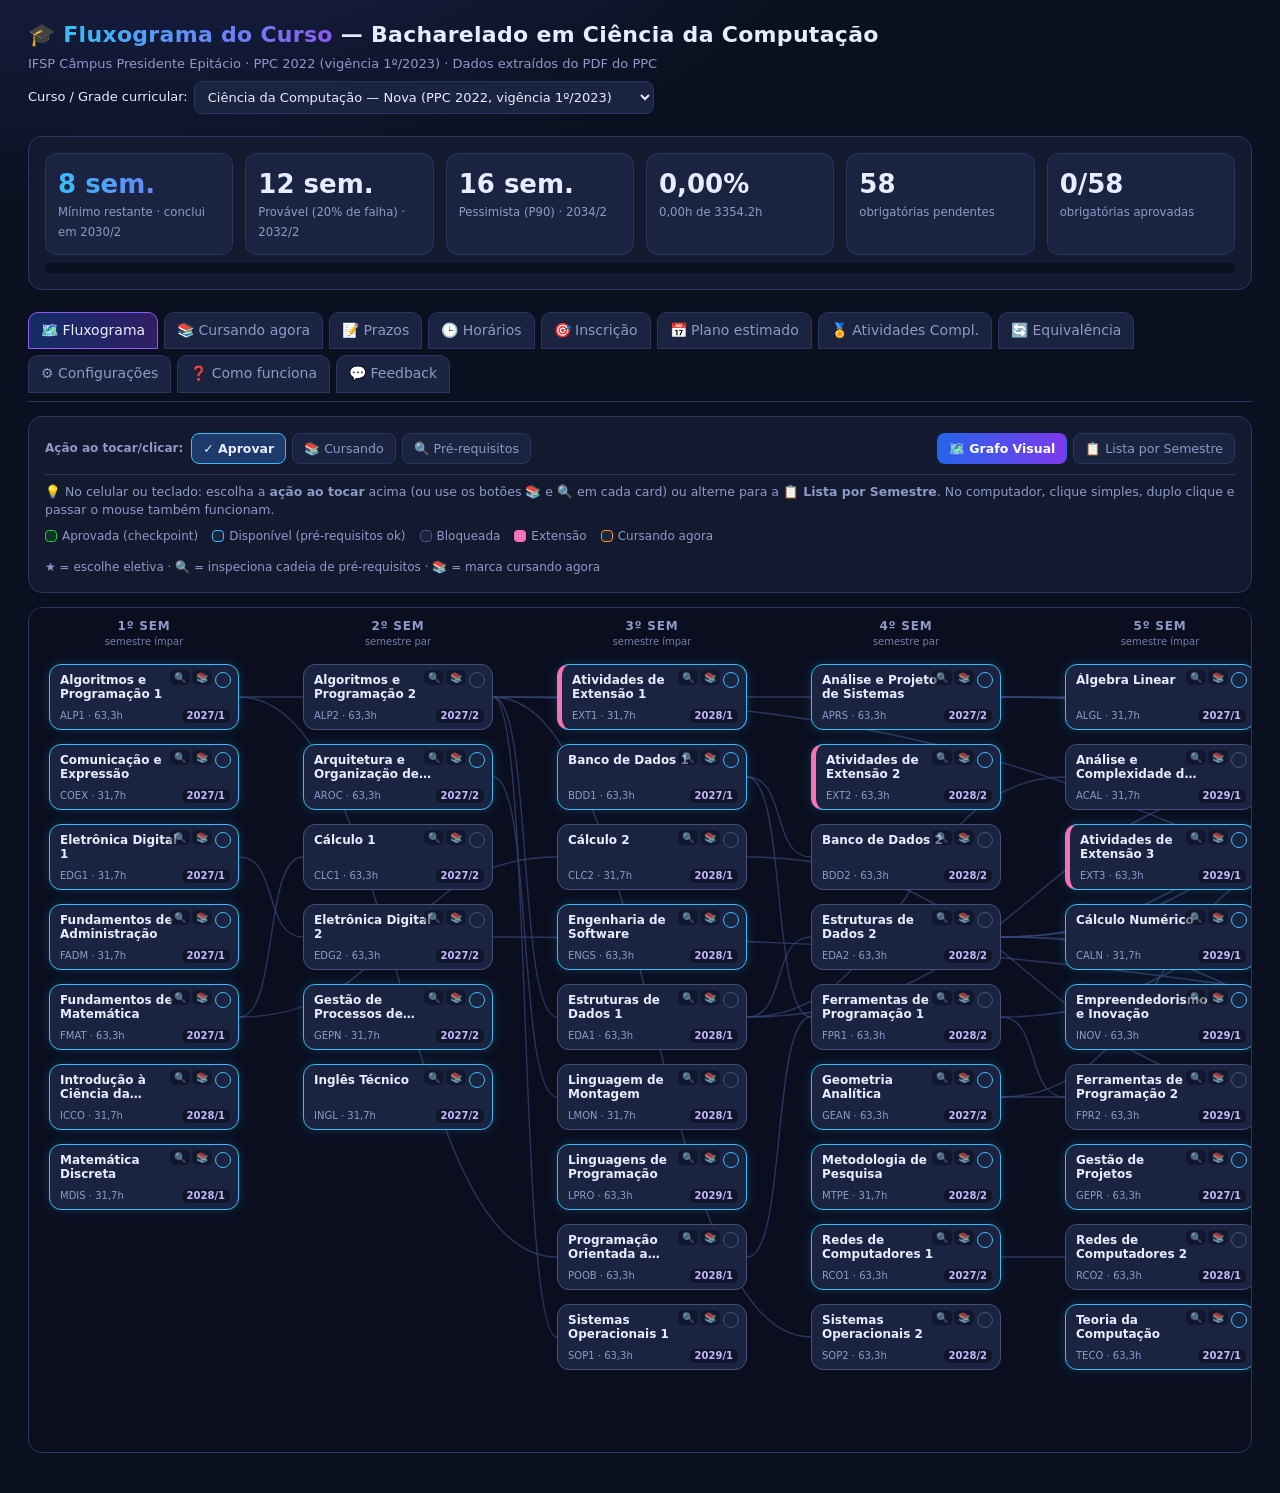
==== index.html @ 149e3dc2 "feat: Base para o desenvolvimento de sugestão e tomada de decisão de montagem de grade (incompleto a" ====
<!DOCTYPE html>
<html lang="pt-BR">

<head>
  <meta charset="UTF-8">
  <meta name="viewport" content="width=device-width, initial-scale=1">
  <meta http-equiv="Content-Security-Policy" content="default-src 'self'; script-src 'self'; style-src 'self' 'unsafe-inline'; img-src 'self' data:; connect-src 'self' https://formspree.io; object-src 'none'; base-uri 'self'; form-action 'self' https://formspree.io;">
  <title>Fluxograma — Bacharelado em Ciência da Computação (IFSP Pres. Epitácio)</title>
  <meta name="description" content="Fluxograma interativo e planejador acadêmico do Bacharelado em Ciência da Computação (IFSP Presidente Epitácio). Acompanhe disciplinas, pré-requisitos, notas, faltas, horários e previsão de conclusão.">
  <meta name="theme-color" content="#0b1020">

  <!-- Open Graph / Compartilhamento -->
  <meta property="og:type" content="website">
  <meta property="og:locale" content="pt_BR">
  <meta property="og:url" content="https://petercen.github.io/">
  <meta property="og:site_name" content="Fluxograma BCC — IFSP Pres. Epitácio">
  <meta property="og:title" content="Fluxograma — Bacharelado em Ciência da Computação (IFSP Pres. Epitácio)">
  <meta property="og:description" content="Fluxograma interativo e planejador acadêmico do Bacharelado em Ciência da Computação (IFSP Presidente Epitácio). Acompanhe disciplinas, pré-requisitos, notas, faltas, horários e previsão de conclusão.">
  <meta property="og:image" content="https://petercen.github.io/assets/img/logo-bcc.png">

  <!-- Twitter Card -->
  <meta name="twitter:card" content="summary">
  <meta name="twitter:title" content="Fluxograma — Bacharelado em Ciência da Computação (IFSP Pres. Epitácio)">
  <meta name="twitter:description" content="Fluxograma interativo e planejador acadêmico do Bacharelado em Ciência da Computação (IFSP Presidente Epitácio). Acompanhe disciplinas, pré-requisitos, notas, faltas, horários e previsão de conclusão.">
  <meta name="twitter:image" content="https://petercen.github.io/assets/img/logo-bcc.png">

  <link rel="stylesheet" href="./assets/css/styles.css?v=75c1256b6d">
  <link rel="icon" href="./assets/img/logo-bcc.png" type="image/png">
</head>

<body>
  <header>
    <h1 id="mainTitle"><span id="courseIcon" style="background:none;-webkit-background-clip:initial;color:inherit">🎓</span> <span>Fluxograma do Curso</span> — <b id="courseTitle" style="font-weight:700">Bacharelado em Ciência da Computação</b></h1>
    <div class="sub"><span id="subTxt"></span></div>
    <div class="cur-add" style="margin-top:8px"><label class="inl">Curso / Grade curricular:
        <select id="curSw">
          <option value="nova">Ciência da Computação — Nova (PPC 2022, vigência 1º/2023)</option>
          <option value="antiga">Ciência da Computação — Antiga (PPC 2018, ingresso até 2022)</option>
          <option value="pedagogia">Licenciatura em Pedagogia — PPC 2023 (Noturno)</option>
        </select></label></div>
  </header>
  <div class="wrap">
    <noscript>
      <div class="panel" style="border-color:var(--warn)">
        <strong>⚠️ JavaScript desativado:</strong> Este planejador acadêmico precisa de JavaScript para simular o progresso e interagir com o fluxograma. Você ainda pode consultar os Projetos Pedagógicos de Curso originais em PDF:
        <a href="./2022.12.06-PPC-BAC-Ciência-Computação-PEP-Reformulação.pdf" style="color:var(--av)">PPC 2022 (Grade Nova)</a> ·
        <a href="./PPC-CienciadaComputacao-Epitacio-antiga.pdf" style="color:var(--av)">PPC 2018 (Grade Antiga)</a>.
      </div>
    </noscript>

    <div class="panel" id="kpiPanel">
      <div class="grid" id="kpis"></div>
      <div class="bar">
        <div id="bar"></div>
      </div>
    </div>

    <div class="tabs" id="tabs" role="tablist" aria-label="Seções do planejador acadêmico">
      <button type="button" role="tab" id="tab-t-flow" data-tab="t-flow" aria-controls="t-flow" aria-selected="true" tabindex="0" title="Mapa das disciplinas por semestre, com pré-requisitos">🗺️ Fluxograma</button>
      <button type="button" role="tab" id="tab-t-cur" data-tab="t-cur" aria-controls="t-cur" aria-selected="false" tabindex="-1" title="Matérias deste semestre: notas, faltas e risco de reprovar">📚 Cursando agora</button>
      <button type="button" role="tab" id="tab-t-tr" data-tab="t-tr" aria-controls="t-tr" aria-selected="false" tabindex="-1" title="Provas e trabalhos, com prioridade sugerida e calendário">📝 Prazos</button>
      <button type="button" role="tab" id="tab-t-hor" data-tab="t-hor" aria-controls="t-hor" aria-selected="false" tabindex="-1" title="Grade semanal de aulas e salas">🕒 Horários</button>
      <button type="button" role="tab" id="tab-t-enroll" data-tab="t-enroll" aria-controls="t-enroll" aria-selected="false" tabindex="-1" title="Avaliação e tomada de decisão para inscrição/matrícula de matérias no semestre">🎯 Inscrição</button>
      <button type="button" role="tab" id="tab-t-plan" data-tab="t-plan" aria-controls="t-plan" aria-selected="false" tabindex="-1" title="Previsão de quando você conclui o curso">📅 Plano estimado</button>
      <button type="button" role="tab" id="tab-t-ac" data-tab="t-ac" aria-controls="t-ac" aria-selected="false" tabindex="-1" title="Horas de atividades complementares">🏅 Atividades Compl.</button>
      <button type="button" role="tab" id="tab-t-equiv" data-tab="t-equiv" aria-controls="t-equiv" aria-selected="false" tabindex="-1" title="Matriz oficial de equivalência entre PPC 2018 e PPC 2022/2023">🔄 Equivalência</button>
      <button type="button" role="tab" id="tab-t-cfg" data-tab="t-cfg" aria-controls="t-cfg" aria-selected="false" tabindex="-1" title="Ajustes do plano, salvar/carregar progresso">⚙️ Configurações</button>
      <button type="button" role="tab" id="tab-t-help" data-tab="t-help" aria-controls="t-help" aria-selected="false" tabindex="-1" title="Regras e simplificações do modelo">❓ Como funciona</button>
      <button type="button" role="tab" id="tab-t-feedback" data-tab="t-feedback" aria-controls="t-feedback" aria-selected="false" tabindex="-1" title="Mandar sugestão ou relatar problema">💬 Feedback</button>
    </div>

    <!-- Campo Configurações -->
    <div class="tabpane" id="t-cfg" role="tabpanel" aria-labelledby="tab-t-cfg" tabindex="0">
      <div class="panel">
        <div class="controls">
          <label>Próximo semestre letivo a cursar
            <div style="display:flex;gap:6px">
              <input type="number" id="startYear" min="2020" max="2060" style="width:90px">
              <select id="startHalf">
                <option value="1">1º semestre (ímpares)</option>
                <option value="2">2º semestre (pares)</option>
              </select>
            </div>
            <span class="hint">Semestre em que você vai começar as próximas matérias. A previsão do plano parte daqui.</span>
          </label>
          <label>Máx. de disciplinas por semestre: <b id="loadV"></b>
            <input type="range" id="maxLoad" min="3" max="12">
            <span class="hint">Quantas matérias você aguenta fazer no mesmo semestre. Quanto maior, mais rápido termina o curso no plano.</span>
          </label>
          <label>Chance de não cursar uma disciplina (não oferta/choque/reprovação): <b id="failV"></b>
            <input type="range" id="failRate" min="0" max="60" step="1">
            <span class="hint">Probabilidade de cada matéria não ser concluída no semestre planejado. Só afeta os cenários "provável" e "pessimista". Se não souber, deixe como está.</span>
          </label>
          <label>Aproveitamento esperado nas avaliações que faltam: <b id="expV"></b>
            <input type="range" id="expect" min="30" max="95" step="5">
            <span class="hint">Quanto % dos pontos que ainda faltam você acha que vai conseguir. Ex.: 70% = tirar 7 em cada 10 pontos restantes. Usado no risco de reprovar.</span>
          </label>
          <label id="tccBaseLbl">Base dos 75% que liberam o TCC 1
            <select id="tccBase">
              <option value="total">Carga total do curso (como a barra de progresso)</option>
              <option value="obr">Só a carga obrigatória</option>
            </select>
            <span class="hint">O TCC 1 só é liberado após cumprir 75% do curso. Escolha sobre qual carga horária esse percentual é calculado.</span>
          </label>
          <label class="inl"><input type="checkbox" id="parity"> Respeitar oferta par/ímpar <span class="hint">Marcado: matérias de semestre ímpar só são oferecidas no 1º semestre do ano, e as pares no 2º.</span></label>
          <label class="inl"><input type="checkbox" id="ac"> <span id="acLbl">Atividades Complementares
              concluídas</span> <span class="hint">Marque se já cumpriu as horas exigidas. Detalhe as horas na aba Atividades Compl.</span></label>
        </div>
        <div class="controls" style="margin-top:12px">
          <button class="pri" id="btnSave" title="Baixa um arquivo JSON com todo o seu progresso">💾 Salvar JSON</button>
          <button id="btnLoad" title="Carrega um JSON salvo anteriormente (substitui o progresso atual)">📂 Carregar JSON</button>
          <input type="file" id="fileIn" accept=".json,application/json" hidden>
          <label title="Marca como aprovadas todas as matérias dos semestres anteriores de uma vez">Checkpoint rápido:
            <select id="quick">
              <option value="">Marcar tudo até o semestre…</option>
            </select>
          </label>
          <button id="btnClear" title="Apaga todo o progresso desta grade">Limpar progresso</button>
          <span class="note" id="saveInfo"></span>
        </div>
      </div>
    </div>

    <!-- Campo Cursando agora -->
    <div class="tabpane" id="t-cur" role="tabpanel" aria-labelledby="tab-t-cur" tabindex="0">
      <div class="panel">
        <div class="tr-header-row">
          <div>
            <h3 style="margin:0">📚 Estatísticas</h3>
            <div class="note" style="margin-top:4px">
              Adicione as matérias que você está cursando neste semestre e acompanhe notas, faltas e risco de reprovar.
            </div>
          </div>
          <div class="tr-action-btns">
            <select id="curSort" title="Ordenar a tabela">
              <option value="add">Ordem de adição</option>
              <option value="nome">Nome (A–Z)</option>
              <option value="prio">Prioridade (Alta → Baixa)</option>
              <option value="risco">Maior risco primeiro</option>
            </select>
            <button class="pri" id="btnToggleCurForm" title="Adicionar uma matéria que você está cursando">Adicionar</button>
          </div>
        </div>
        <div class="note" id="curAvg" style="margin-top:6px"></div>

        <!-- Campo Adicionar matéria (mesmo estilo do formulário de Prazos) -->
        <div id="curFormWrap" class="tr-form-wrap" style="display:none">
          <div class="tr-form-title">
            <span id="curFormLegend">Adicionar matéria cursando</span>
            <button type="button" class="btn-ghost" id="btnCloseCurForm" title="Fechar formulário">✕</button>
          </div>
          <div class="tr-form-grid">
            <label>Matéria
              <select id="curSel"></select>
            </label>
            <label>Nota atual (0 a 10)
              <input type="number" id="curNota" min="0" max="10" step="0.1" placeholder="0.0">
            </label>
            <label>Pontos a receber
              <input type="number" id="curPts" min="0" max="10" step="0.1" placeholder="Padrão">
            </label>
            <label>Faltas
              <input type="number" id="curFalt" min="0" placeholder="0">
            </label>
          </div>
          <div class="tr-form-actions">
            <button class="pri" id="curAdd">Salvar</button>
            <button type="button" id="curCancel">Cancelar</button>
          </div>
        </div>

        <!-- <div class="note" style="margin-top:6px">💡 Passe o mouse (ou toque) em <b>?</b> nos títulos das colunas para ver o que preencher. Campos em vermelho precisam de atenção.</div> -->
        <div class="tblwrap">
          <table class="st">
            <thead>
              <tr>
                <th>Matéria</th>
                <th title="Média atual da matéria (0 a 10). A aprovação exige 6.">Nota atual <span class="q">?</span></th>
                <th title="Pontos das avaliações que ainda não aconteceram. Ex.: se faltam uma prova de 3 pts e um trabalho de 2 pts, preencha 5.">Pontos a receber <span class="q">?</span></th>
                <th title="Número de aulas que você já faltou. O limite é 25% das aulas previstas.">Faltas <span class="q">?</span></th>
                <th title="Aulas já dadas / total previsto no semestre">Aulas (cumpr. / prev.) <span class="q">?</span></th>
                <th title="Estimativa combinando faltas e nota. Não é uma previsão exata.">Risco de reprovar <span class="q">?</span></th>
                <th title="Auto: o sistema decide (Alta quando há risco, mas ainda dá para reverter). Ou escolha manualmente.">Prioridade <span class="q">?</span></th>
                <th title="Consumindo: em andamento · Revisando: só falta revisar/NAF · Finalizada: matéria concluída">Fase <span class="q">?</span></th>
                <th></th>
              </tr>
            </thead>
            <tbody id="curBody"></tbody>
          </table>
        </div>
        <div class="note" id="curEmpty" style="margin-top:8px">Nenhuma matéria adicionada. Clique em <b>Adicionar</b> para cadastrar as que você está cursando neste semestre.</div>
      </div>

    </div>

    <!-- Campo Tarefas, Provas e Notas -->
    <div class="tabpane" id="t-tr" role="tabpanel" aria-labelledby="tab-t-tr" tabindex="0">
      <!-- Painel Principal de Controle e Ações -->
      <div class="panel">
        <div class="tr-header-row">
          <div>
            <h3 style="margin:0">📝 Tarefas, Provas e Notas</h3>
            <div class="note" style="margin-top:4px">
              Cadastre suas avaliações, planeje o estudo e vincule automaticamente suas notas às matérias que está cursando.
            </div>
          </div>
          <div class="tr-action-btns">
            <button class="pri" id="btnToggleForm" title="Cadastrar uma prova, trabalho ou tarefa">Adicionar</button>
          </div>
        </div>

        <!-- Campo Atividades -->
        <div id="trFormWrap" class="tr-form-wrap" style="display:none">
          <div class="tr-form-title">
            <span id="trFormLegend">Adicionar nova atividade</span>
            <button type="button" class="btn-ghost" id="btnCloseForm" title="Fechar formulário">✕</button>
          </div>
          <div class="tr-form-grid">
            <label>Matéria em curso
              <select id="trSubj"></select>
            </label>
            <label>Tipo de avaliação
              <select id="trType">
                <option value="Trabalho">📄 Trabalho</option>
                <option value="Prova">📝 Prova</option>
                <option value="Seminário">🎤 Seminário</option>
                <option value="Outro">📌 Outro</option>
              </select>
            </label>
            <label>Status da atividade
              <select id="trStatus">
                <option value="pendente">⏳ A Fazer (Pendente)</option>
                <option value="avaliando">🔍 Avaliando (Aguardando nota)</option>
                <option value="avaliada">✅ Avaliada (Nota lançada)</option>
              </select>
            </label>
            <label>Título da atividade
              <input id="trTitle" placeholder="ex.: Prova 1, Lista 3, Projeto Semestral">
            </label>
            <label>Data de entrega / realização
              <input type="date" id="trDue">
            </label>
            <label>Pontos que vale (peso na média)
              <input type="number" id="trPts" min="0" max="10" step="0.5" value="2.0">
            </label>
            <label>Nota obtida (se já corrigida)
              <input type="number" id="trGot" min="0" max="10" step="0.1" placeholder="Pendente (—)">
            </label>
            <label>Tempo de estudo estimado (horas)
              <input type="number" id="trEff" min="0.5" step="0.5" value="3.0">
            </label>
          </div>
          <div class="tr-form-actions">
            <button class="pri" id="trAdd">Salvar</button>
            <button type="button" id="trCancel">Cancelar</button>
          </div>
        </div>

        <!-- Barra de Filtros -->
        <div class="tr-toolbar">
          <div class="tr-views" id="trViewSw" role="tablist" aria-label="Visualizações de tarefas e notas">
            <button type="button" role="tab" id="tab-tr-list" class="tr-v-btn act" data-v="list" aria-controls="trPaneList" aria-selected="true" tabindex="0" title="Todas as avaliações em uma lista ordenada por prioridade">📋 Lista de Atividades</button>
            <button type="button" role="tab" id="tab-tr-subjects" class="tr-v-btn" data-v="subjects" aria-controls="trPaneSubjects" aria-selected="false" tabindex="-1" title="Notas e pontos por matéria">📚 Por Matéria &amp; Notas</button>
            <button type="button" role="tab" id="tab-tr-cal" class="tr-v-btn" data-v="cal" aria-controls="trPaneCal" aria-selected="false" tabindex="-1" title="Calendário mensal com as horas de estudo planejadas">🗓️ Calendário &amp; Planejador</button>
          </div>
          <div class="tr-filters">
            <select id="trFilterSubj" title="Filtrar por matéria">
              <option value="">Todas as matérias</option>
            </select>
            <select id="trFilterType" title="Filtrar por tipo">
              <option value="">Todos os tipos</option>
              <option value="Prova">Provas</option>
              <option value="Trabalho">Trabalhos</option>
              <option value="Seminário">Seminários</option>
              <option value="Outro">Outros</option>
            </select>
            <select id="trFilterStatus" title="Filtrar por status">
              <option value="all">Todas as atividades</option>
              <option value="unresolved" selected>⏳ Não avaliadas (A Fazer + Avaliando)</option>
              <option value="pendente">⏳ Apenas A Fazer</option>
              <option value="avaliando">🔍 Apenas Avaliando</option>
              <option value="avaliada">✅ Apenas Avaliadas</option>
            </select>
          </div>
        </div>
      </div>

      <!-- VISÃO 1: Lista Unificada e Organizada de Tarefas -->
      <div class="panel tr-view-pane" id="trPaneList" role="tabpanel" aria-labelledby="tab-tr-list" tabindex="0">
        <div style="display:flex;justify-content:space-between;align-items:center;flex-wrap:wrap;gap:8px;margin-bottom:10px">
          <div>
            <h3 style="margin:0">📋 Lista Unificada de Atividades</h3>
            <div class="note">A prioridade combina urgência e peso. Digite a nota obtida diretamente na linha para calcular a média da matéria.</div>
          </div>
          <div style="display:flex;gap:8px;align-items:center">
            <label class="inl">Ordenar por:
              <select id="trSort">
                <option value="prio">🎯 Prioridade sugerida</option>
                <option value="due">📅 Prazo mais próximo</option>
                <option value="subj">📚 Matéria (A–Z)</option>
                <option value="pts">⭐ Maior pontuação</option>
              </select>
            </label>
          </div>
        </div>
        <div class="tblwrap">
          <table class="st" id="tblTrList" style="min-width:880px">
            <thead>
              <tr>
                <th style="width:125px;text-align:center">Status</th>
                <th>Atividade</th>
                <th>Matéria</th>
                <th>Prazo / Situação</th>
                <th>Prioridade Sugerida</th>
                <th>Nota Obtida / Vale</th>
                <th>Esforço</th>
                <th style="width:50px;text-align:center">Ações</th>
              </tr>
            </thead>
            <tbody id="trListBody"></tbody>
          </table>
        </div>
        <div class="note" id="trListEmpty" style="margin-top:14px;text-align:center;padding:16px 0">
          Nenhuma atividade pendente com os filtros selecionados.
        </div>
      </div>

      <!-- VISÃO 2: Desempenho e Notas por Matéria -->
      <div class="panel tr-view-pane" id="trPaneSubjects" role="tabpanel" aria-labelledby="tab-tr-subjects" tabindex="0" style="display:none">
        <div style="margin-bottom:14px">
          <h3 style="margin:0">📚 Desempenho e Notas por Matéria</h3>
          <div class="note" style="margin-top:3px">
            Acompanhe o somatório das suas avaliações, veja se já atingiu a média 6.0 e confira quantos pontos faltam disputar.
          </div>
        </div>
        <div id="trSubjectsCards" class="tr-subj-grid"></div>
        <div class="note" id="trSubjEmpty" style="margin-top:14px;text-align:center;padding:20px 0;display:none">
          Nenhuma matéria em "Cursando agora". Adicione matérias na aba "Cursando agora" para acompanhar suas notas aqui.
        </div>
      </div>

      <!-- VISÃO 3: Calendário & Planejamento de Estudo -->
      <div class="panel tr-view-pane" id="trPaneCal" role="tabpanel" aria-labelledby="tab-tr-cal" tabindex="0" style="display:none">
        <div style="display:flex;justify-content:space-between;align-items:center;flex-wrap:wrap;gap:12px;margin-bottom:12px">
          <div style="display:flex;gap:10px;align-items:center">
            <h3 style="margin:0">🗓️ Calendário e Distribuição de Estudo</h3>
            <button id="calPrev" title="Mês anterior">◀</button>
            <b id="calTitle" style="min-width:140px;text-align:center"></b>
            <button id="calNext" title="Próximo mês">▶</button>
            <button id="calToday" title="Voltar para o mês atual">Hoje</button>
          </div>
          <div class="controls" style="margin:0;align-items:center">
            <label class="inl">Horas de estudo/dia: <b id="capV" style="margin:0 4px"></b>
              <input type="range" id="trCap" min="1" max="10" step="0.5" style="width:110px">
            </label>
            <label class="inl"><input type="checkbox" id="trWk"> Finais de semana</label>
          </div>
        </div>
        <div class="legend">
          <span><i style="background:#ef4444"></i>Data de Entrega / Prova</span>
          <span><i style="background:#2563eb"></i>Horas de Estudo Planejadas</span>
          <span><i style="background:#22c55e"></i>Atividade Concluída</span>
        </div>
        <div id="cal"></div>
      </div>
    </div>

    <!-- Campo de Horarios de Aula -->
    <div class="tabpane" id="t-hor" role="tabpanel" aria-labelledby="tab-t-hor" tabindex="0">
      <div class="panel">
        <h3 style="margin:0">🕒 Horários de aulas</h3>
        <div style="display:flex;gap:12px;align-items:center;flex-wrap:wrap;margin-top:4px"><span class="note"
            id="horNote"></span><button id="horClear" title="Apaga todas as aulas e salas da grade">Limpar grade</button></div>
        <div class="tblwrap">
          <table class="st hor" style="min-width:1000px">
            <thead>
              <tr>
                <th>Horas</th>
                <th>Seg</th>
                <th>Ter</th>
                <th>Qua</th>
                <th>Qui</th>
                <th>Sex</th>
              </tr>
            </thead>
            <tbody id="horBody"></tbody>
          </table>
        </div>
      </div>

    </div>

    <!-- Aba de Decisão e Inscrição de Matérias -->
    <div class="tabpane" id="t-enroll" role="tabpanel" aria-labelledby="tab-t-enroll" tabindex="0">
      <div class="panel">
        <div style="display:flex;justify-content:space-between;align-items:flex-start;flex-wrap:wrap;gap:12px;margin-bottom:12px">
          <div>
            <h2 style="margin:0 0 4px">🎯 Avaliação e Decisão de Inscrição no Semestre</h2>
            <div class="note">
              Identifique as ofertas do início do semestre, analise conflitos de horários e decida a melhor combinação com base no tempo de conclusão e pré-requisitos.
            </div>
          </div>
          <div style="display:flex;gap:8px;flex-wrap:wrap;align-items:center">
            <button type="button" class="pri" id="btnApplyEnrollCurrent" title="Inscreve as matérias recomendadas diretamente na aba 'Cursando agora'">
              🚀 Aplicar em Cursando Agora
            </button>
            <button type="button" id="btnApplyEnrollSchedule" title="Preenche a grade semanal na aba 'Horários' com as matérias recomendadas">
              📅 Preencher Grade de Horários
            </button>
          </div>
        </div>

        <!-- Barra de Seleção de Oferta e Filtros -->
        <div class="enroll-toolbar" style="display:flex;flex-wrap:wrap;gap:10px;align-items:center;padding:12px;background:var(--bg2,#151b2e);border-radius:10px;margin-bottom:14px">
          <div class="enroll-parity-group" style="display:flex;align-items:center;gap:6px">
            <span style="font-weight:600;font-size:13px">Semestre Ofertado:</span>
            <button type="button" class="btn-sm enroll-parity-btn act" data-parity="odd" id="btnParityOdd" title="Ofertas de semestres ímpares (1º, 3º, 5º, 7º)">☀️ Ímpar</button>
            <button type="button" class="btn-sm enroll-parity-btn" data-parity="even" id="btnParityEven" title="Ofertas de semestres pares (2º, 4º, 6º, 8º)">🌙 Par</button>
            <button type="button" class="btn-sm enroll-parity-btn" data-parity="all" id="btnParityAll" title="Todas as disciplinas da grade">🌐 Todos</button>
          </div>

          <div style="display:flex;gap:6px;align-items:center">
            <button type="button" class="btn-sm" id="btnLoadParityOfferings" title="Seleciona todas as matérias regulares ofertadas neste tipo de semestre">
              ⚡ Carregar Ofertas do Semestre
            </button>
            <button type="button" class="btn-sm" id="btnSyncScheduleSlots" title="Sincroniza os horários das matérias com a grade atual da aba Horários">
              🔄 Sincronizar Horários
            </button>
            <button type="button" class="btn-sm btn-ghost" id="btnClearOfferings" title="Desmarca todas as matérias">
              🧹 Limpar
            </button>
          </div>

          <div style="display:flex;gap:8px;align-items:center;margin-left:auto;flex-wrap:wrap">
            <label class="inl" style="margin:0">
              Buscar:
              <input type="text" id="enrollSearch" placeholder="Sigla ou nome..." style="margin-left:4px;width:150px">
            </label>
            <label class="inl" style="margin:0">
              Filtro:
              <select id="enrollFilterStatus" style="margin-left:4px">
                <option value="all">Todas as matérias</option>
                <option value="recommended">Apenas recomendadas (🏆)</option>
                <option value="conflict">Com choque de horário (⚠️)</option>
                <option value="blocked">Pré-requisito pendente (🔒)</option>
                <option value="passed">Já concluídas (🎓)</option>
              </select>
            </label>
          </div>
        </div>

        <!-- KPIs da Decisão -->
        <div id="enrollKpis"></div>

        <!-- Painel de Conflitos e Justificativas -->
        <div id="enrollConflictsWrap" style="margin-bottom:14px"></div>

        <!-- Visualização da Grade Semanal Recomendada -->
        <div class="panel" style="margin-top:0;margin-bottom:14px;background:var(--panel2,#1a2340)">
          <div style="display:flex;justify-content:space-between;align-items:center;margin-bottom:8px">
            <h4 style="margin:0">🗓️ Organização Semanal Sugerida (Sem Conflitos)</h4>
            <span class="note" id="enrollScheduleNote"></span>
          </div>
          <div class="tblwrap">
            <table class="st hor" id="enrollScheduleTable" style="min-width:1000px">
              <thead>
                <tr>
                  <th>Horas</th>
                  <th>Seg</th>
                  <th>Ter</th>
                  <th>Qua</th>
                  <th>Qui</th>
                  <th>Sex</th>
                </tr>
              </thead>
              <tbody id="enrollScheduleBody"></tbody>
            </table>
          </div>
        </div>

        <!-- Tabela Detalhada de Matérias Ofertadas e Decisão -->
        <div class="tblwrap">
          <table class="grid" style="width:100%;text-align:left;border-collapse:collapse">
            <thead>
              <tr>
                <th style="width:40px;text-align:center" title="Selecionar se a matéria está ofertada">Oferta</th>
                <th style="width:80px">Sigla</th>
                <th>Disciplina</th>
                <th style="width:100px">Sem./C.H.</th>
                <th style="width:200px">Dias &amp; Horários Ofertados</th>
                <th>Análise de Decisão &amp; Pré-requisitos</th>
                <th style="width:180px">Decisão do Sistema</th>
              </tr>
            </thead>
            <tbody id="enrollTableBody"></tbody>
          </table>
        </div>
      </div>
    </div>

    <!-- Campo Fluxograma -->
    <div class="tabpane" id="t-flow" role="tabpanel" aria-labelledby="tab-t-flow" tabindex="0">
      <div class="panel">
        <div class="flow-toolbar">
          <div class="flow-mode-group" role="group" aria-label="Modo de toque ou clique no fluxograma">
            <span class="flow-tb-lbl">Ação ao tocar/clicar:</span>
            <button type="button" class="flow-mode-btn act" data-mode="pass" aria-pressed="true" title="Um toque/clique marca ou desmarca a disciplina como aprovada">✓ Aprovar</button>
            <button type="button" class="flow-mode-btn" data-mode="cur" aria-pressed="false" title="Um toque/clique adiciona ou remove a disciplina de Cursando agora (substitui o duplo clique no celular)">📚 Cursando</button>
            <button type="button" class="flow-mode-btn" data-mode="info" aria-pressed="false" title="Um toque/clique destaca pré-requisitos e matérias liberadas (substitui o passar do mouse no celular)">🔍 Pré-requisitos</button>
          </div>
          <div class="flow-view-group" id="flowViewSw" role="tablist" aria-label="Modo de exibição do fluxograma">
            <button type="button" role="tab" id="tab-flow-graph" class="flow-view-btn act" data-fview="graph" aria-controls="flowScroll" aria-selected="true" tabindex="0" title="Visualizar mapa gráfico com conexões">🗺️ Grafo Visual</button>
            <button type="button" role="tab" id="tab-flow-list" class="flow-view-btn" data-fview="list" aria-controls="flowFallback" aria-selected="false" tabindex="-1" title="Visualizar lista responsiva por semestre (ideal para celular e leitores de tela)">📋 Lista por Semestre</button>
          </div>
        </div>
        <div class="note" style="margin-top:8px">💡 No celular ou teclado: escolha a <b>ação ao tocar</b> acima (ou use os botões <b>📚</b> e <b>🔍</b> em cada card) ou alterne para a <b>📋 Lista por Semestre</b>. No computador, clique simples, duplo clique e passar o mouse também funcionam.</div>
        <div class="legend">
          <span><i style="background:#12331f;border:1.5px solid var(--ok)"></i>Aprovada (checkpoint)</span>
          <span><i style="background:var(--panel2);border:1.5px solid var(--av)"></i>Disponível (pré-requisitos
            ok)</span>
          <span><i style="background:var(--panel2);border:1.5px solid var(--blk)"></i>Bloqueada</span>
          <span><i style="background:var(--ext)"></i>Extensão</span>
          <span><i style="background:var(--panel2);border:1.5px solid var(--warn)"></i>Cursando agora</span>
          <span>★ = escolhe eletiva · 🔍 = inspeciona cadeia de pré-requisitos · 📚 = marca cursando agora</span>
        </div>
        <div id="flowInspect" class="flow-inspect" aria-live="polite" hidden></div>
      </div>
      <div id="flowScroll" role="tabpanel" aria-labelledby="tab-flow-graph">
        <div id="flow"><svg id="edges" aria-hidden="true"></svg></div>
      </div>
      <div id="flowFallback" class="flow-fallback" role="tabpanel" aria-labelledby="tab-flow-list" hidden></div>
    </div>

    <!-- Campo de Plano estimado -->
    <div class="tabpane" id="t-plan" role="tabpanel" aria-labelledby="tab-t-plan" tabindex="0">
      <div class="panel">
        <div style="display:flex;gap:12px;flex-wrap:wrap;align-items:center">
          <h3 style="margin:0">📅 Plano estimado</h3><select id="scen">
            <option value="0">Passo em tudo que estou cursando</option>
            <option value="1">Reprovo nas matérias com risco ≥ 50%</option>
          </select>
        </div>
        <div id="timeline"></div>
      </div>

    </div>

    <!-- Campo de Atividades Complementares -->
    <div class="tabpane" id="t-ac" role="tabpanel" aria-labelledby="tab-t-ac" tabindex="0">
      <div class="panel">
        <h3 style="margin:0">🏅 Atividades Complementares <span class="note" id="acSum"></span></h3>
        <div class="bar">
          <div id="acBar"></div>
        </div>
        <div id="acManual" style="display:none;margin-top:10px">
          <label>Horas de atividades complementares já validadas
            <input type="number" id="acHoras" min="0" step="0.5" style="width:120px">
          </label>
          <div class="note">A grade antiga não traz tabela de pontuação neste app; informe o total de horas.</div>
        </div>
        <details style="margin-top:10px" id="acDet">
          <summary>Ver e editar atividades (Anexo III)</summary>
          <div class="tblwrap">
            <table class="st" style="min-width:760px">
              <thead>
                <tr>
                  <th>Atividade</th>
                  <th>Carga unitária</th>
                  <th>Unidades</th>
                  <th>Obtida</th>
                  <th>Contabilizada</th>
                  <th>Máx.</th>
                </tr>
              </thead>
              <tbody id="acBody"></tbody>
            </table>
          </div>
        </details>
      </div>

    </div>

    <!-- Aba de Equivalência entre PPCs -->
    <div class="tabpane" id="t-equiv" role="tabpanel" aria-labelledby="tab-t-equiv" tabindex="0">
      <div class="panel">
        <div style="display:flex;justify-content:space-between;align-items:flex-start;flex-wrap:wrap;gap:12px;margin-bottom:12px">
          <div>
            <h2 style="margin:0 0 4px">🔄 Matriz Oficial de Equivalência Curricular</h2>
            <div class="note">
              Documento Oficial do IFSP Presidente Epitácio (SUAP nº 1787471 · Portaria CBCC-PEP · Coordenador Prof. André Luis Olivete).
            </div>
          </div>
          <div style="display:flex;gap:8px;flex-wrap:wrap;align-items:center">
            <a href="equivalencia%20mat%C3%A9rias.pdf" target="_blank" rel="noopener noreferrer" class="btn-sm" style="text-decoration:none;display:inline-flex;align-items:center;gap:4px">
              📄 Abrir PDF Oficial da Equivalência
            </a>
          </div>
        </div>

        <!-- Seletor de Direção e Filtros -->
        <div class="equiv-toolbar" style="display:flex;flex-wrap:wrap;gap:10px;align-items:center;padding:10px;background:var(--bg2,#151b2e);border-radius:8px;margin-bottom:14px">
          <label class="inl" style="font-weight:600">
            Direção da Equivalência:
            <select id="equivDir" style="margin-left:6px;font-weight:600">
              <option value="antiga_para_nova">Grade Antiga (PPC 2018) ➔ Grade Nova (PPC 2022/2023)</option>
              <option value="nova_para_antiga">Grade Nova (PPC 2022/2023) ➔ Grade Antiga (PPC 2018)</option>
            </select>
          </label>

          <label class="inl">
            Filtrar:
            <input type="text" id="equivSearch" placeholder="Buscar por sigla ou nome..." style="margin-left:6px;width:180px">
          </label>

          <label class="inl">
            Status:
            <select id="equivFilterStatus" style="margin-left:6px">
              <option value="all">Todas as disciplinas</option>
              <option value="equiv">Apenas com equivalência (✓)</option>
              <option value="no_equiv">Sem correspondência (⚠️)</option>
              <option value="passed">Minhas matérias aprovadas (🎓)</option>
            </select>
          </label>

          <label class="inl">
            Semestre:
            <select id="equivFilterSem" style="margin-left:6px">
              <option value="all">Todos os semestres</option>
              <option value="1">1º Semestre</option>
              <option value="2">2º Semestre</option>
              <option value="3">3º Semestre</option>
              <option value="4">4º Semestre</option>
              <option value="5">5º Semestre</option>
              <option value="6">6º Semestre</option>
              <option value="7">7º Semestre</option>
              <option value="8">8º Semestre</option>
              <option value="el">Eletivas / Optativas / TCC</option>
            </select>
          </label>

          <button type="button" id="btnApplyEquiv" class="btn-sm pri" title="Copiar aprovações correspondentes para a outra grade curricular no navegador" style="margin-left:auto">
            ⚡ Simular Migração de Matérias
          </button>
        </div>

        <!-- KPIs de Equivalência -->
        <div id="equivKpis" class="kpi-grid" style="display:grid;grid-template-columns:repeat(auto-fit,minmax(180px,1fr));gap:10px;margin-bottom:14px">
        </div>

        <!-- Aviso Pedagógico / Informativo -->
        <div id="equivPedNote" class="note" style="display:none;margin-bottom:12px;padding:8px 12px;background:rgba(59,130,246,0.1);border-left:3px solid #3b82f6;border-radius:4px">
          ℹ️ <b>Nota sobre o curso atual:</b> A matriz oficial de equivalência abaixo é aplicável entre as grades do <b>Bacharelado em Ciência da Computação</b> (PPC 2018 e PPC 2022/2023). O curso de Licenciatura em Pedagogia possui PPC próprio (2023).
        </div>

        <!-- Tabela de Equivalência -->
        <div style="overflow-x:auto">
          <table class="grid" style="width:100%;text-align:left;border-collapse:collapse">
            <thead>
              <tr>
                <th style="min-width:200px" id="thOrigem">Disciplina Origem (PPC 2018)</th>
                <th style="width:90px;text-align:center">Semestre</th>
                <th style="width:70px;text-align:center">C.H.</th>
                <th style="width:140px;text-align:center">Equivalência</th>
                <th style="min-width:220px" id="thDestino">Disciplina Equivalente (PPC 2023)</th>
                <th style="width:90px;text-align:center">Sem. Equiv.</th>
                <th style="width:70px;text-align:center">C.H. Equiv.</th>
                <th style="min-width:180px">Outros Cursos / Observações</th>
              </tr>
            </thead>
            <tbody id="equivBody">
            </tbody>
          </table>
        </div>

        <!-- Resumo Oficial e Certificação -->
        <div style="margin-top:16px;padding:12px;background:var(--bg2,#151b2e);border-radius:8px;font-size:12px;color:var(--mut)">
          <b>Autenticidade e Base Normativa:</b> Documento Digitalizado Público registrado no SUAP sob Código Verificador <code>1787471</code> e Código de Autenticação <code>406de5f92c</code>, assinado digitalmente pelo Prof. Me. André Luis Olivete (Coordenador do CBCC-PEP) em 16/09/2024. Disciplinas marcadas como <i>"Sem correspondência"</i> não podem ser aproveitadas automaticamente e devem ser cursadas caso haja migração de PPC.
        </div>
      </div>
    </div>

    <!-- Campo Como funciona -->
    <div class="tabpane" id="t-help" role="tabpanel" aria-labelledby="tab-t-help" tabindex="0">
      <!-- Guia Rápido: Primeiros Passos -->
      <div class="panel">
        <h3 style="margin:0 0 6px">🚀 Primeiros Passos — Como usar o planejador em 4 etapas</h3>
        <div class="note" style="margin-bottom:12px">
          Este aplicativo funciona 100% no seu navegador (sem cadastro ou servidor) e salva seu progresso automaticamente. Siga o roteiro abaixo para configurar sua jornada acadêmica:
        </div>
        <div class="help-steps-grid">
          <div class="help-step-card">
            <div class="help-step-num">1</div>
            <div>
              <b>Escolha o Curso e o Semestre</b>
              <p class="note">No topo da página, selecione seu <b>Curso / Grade curricular</b> (BCC 2022, BCC 2018 ou Pedagogia 2023). Na aba <b>⚙️ Configurações</b>, ajuste o próximo semestre letivo e quantas matérias pretende puxar por semestre.</p>
            </div>
          </div>
          <div class="help-step-card">
            <div class="help-step-num">2</div>
            <div>
              <b>Marque o que já concluiu</b>
              <p class="note">No <b>🗺️ Fluxograma</b>, clique/toque nas matérias em que já foi aprovado (elas ficarão verdes). Se já concluiu vários semestres inteiros, use o atalho <b>Checkpoint rápido</b> em Configurações.</p>
            </div>
          </div>
          <div class="help-step-card">
            <div class="help-step-num">3</div>
            <div>
              <b>Defina o que está cursando agora</b>
              <p class="note">Adicione as matérias deste semestre clicando no botão <b>📚</b> nos cards do fluxograma (ou duplo clique no PC), pela aba <b>📚 Cursando agora</b> ou montando sua grade semanal em <b>🕒 Horários</b>.</p>
            </div>
          </div>
          <div class="help-step-card">
            <div class="help-step-num">4</div>
            <div>
              <b>Gerencie Prazos, Notas e Backup</b>
              <p class="note">Cadastre provas e trabalhos em <b>📝 Prazos</b> para calcular suas médias automaticamente e gerar seu cronograma de estudo no calendário. Use <b>💾 Salvar JSON</b> para guardar uma cópia segura no computador ou celular.</p>
            </div>
          </div>
        </div>
      </div>

      <!-- Tutorial Detalhado de Cada Ferramenta -->
      <div class="panel">
        <h3 style="margin:0 0 6px">🧰 Tutorial das Ferramentas (Aba por Aba)</h3>
        <div class="note" style="margin-bottom:14px">
          Conheça todos os recursos, atalhos e integrações entre as ferramentas do sistema:
        </div>

        <div class="help-tools-grid">
          <!-- 1. Fluxograma -->
          <article class="help-tool-card">
            <div class="help-tool-head">
              <h4>🗺️ 1. Fluxograma (Grafo Visual &amp; Lista por Semestre)</h4>
              <button type="button" class="btn-xs pri" data-goto-tab="t-flow">Abrir Fluxograma →</button>
            </div>
            <ul class="note help-list">
              <li><b>Cores e status dos cards:</b> <span class="tag g" style="padding:1px 6px;border-radius:4px">Verde</span> = Aprovada · <span class="tag b" style="padding:1px 6px;border-radius:4px">Azul</span> = Disponível (pré-requisitos cumpridos) · <span class="tag y" style="padding:1px 6px;border-radius:4px">Amarelo</span> = Cursando agora · <span class="tag r" style="padding:1px 6px;border-radius:4px">Vermelho</span> = Cursando com risco alto (≥ 60%) · <b>Cinza</b> = Bloqueada · <b>Borda rosa à esquerda</b> = Curricularização da Extensão.</li>
              <li><b>Como interagir no Computador:</b> <b>1 clique</b> marca/desmarca aprovação; <b>duplo clique</b> (ou botão <b>📚</b> no card) adiciona/remove de <i>Cursando agora</i>; <b>passar o mouse</b> (ou clicar em <b>🔍</b>) destaca toda a cadeia de pré-requisitos e as matérias que ela libera; <b>★</b> escolhe quais eletivas pretende cursar.</li>
              <li><b>Como usar no Celular / Tela Touch:</b> use a barra <b>Ação ao tocar/clicar</b> acima do mapa para escolher o que 1 toque faz (<b>✓ Aprovar</b>, <b>📚 Cursando</b> ou <b>🔍 Pré-requisitos</b>), ou toque diretamente nos ícones <b>📚</b> e <b>🔍</b> do card. Ao inspecionar com <b>🔍</b>, abre-se um painel detalhado com chips clicáveis dos pré-requisitos e dependentes.</li>
              <li><b>Visão 📋 Lista por Semestre (Mobile &amp; Acessibilidade):</b> ideal para telas pequenas ou leitura rápida sem rolagem horizontal. Exibe cada semestre em cartões com os pré-requisitos escritos por extenso e botões diretos de 1 toque.</li>
              <li><b>Atalhos de Teclado no Fluxograma:</b> navegue entre os cards com as <b>Setas direcionais</b> (`↑` `↓` `←` `→`) ou `Tab`, pressione `Enter`/`Espaço` para executar a ação ativa, `C` para alternar <i>Cursando agora</i>, `I` para inspecionar pré-requisitos, `S` para escolher eletiva e `Esc` para fechar a inspeção.</li>
              <li><b>Checkpoint inteligente em cascata:</b> marcar uma disciplina avançada como aprovada marca automaticamente todos os pré-requisitos anteriores dela; desmarcar uma disciplina remove a aprovação das matérias posteriores que dependiam dela.</li>
            </ul>
          </article>

          <!-- 2. Cursando agora -->
          <article class="help-tool-card">
            <div class="help-tool-head">
              <h4>📚 2. Cursando Agora (Notas, Faltas e Risco)</h4>
              <button type="button" class="btn-xs pri" data-goto-tab="t-cur">Abrir Cursando Agora →</button>
            </div>
            <ul class="note help-list">
              <li><b>Vínculo Automático com Avaliações (🔗 / 🔓):</b> quando uma matéria possui provas ou trabalhos cadastrados na aba <b>📝 Prazos</b>, os campos <b>Nota atual</b> e <b>Pontos a receber</b> ficam vinculados automaticamente (<span style="color:#93c5fd">🔗 azul</span>). Para editar a nota manualmente, clique no ícone <b>🔗</b> para desvincular (<b>🔓</b>); clique novamente quando quiser reativar o cálculo automático.</li>
              <li><b>Controle de Faltas e Frequência:</b> preencha suas <b>Faltas</b>, <b>Aulas cumpridas</b> (já dadas até hoje) e <b>Aulas previstas</b> (total do semestre, padrão 19 semanas). O sistema calcula sua frequência (%) e mostra quantas aulas de <b>folga</b> você ainda tem antes de estourar o limite de 25% de faltas (mínimo de 75% de presença do IFSP).</li>
              <li><b>Risco de Reprovar e Prioridade:</b> combina a chance de estourar em faltas com a dificuldade de atingir nota 6,0 nos pontos restantes, indicando o que <i>pesa mais: faltas ou nota</i>. A prioridade <b>Auto</b> marca como <b>Alta</b> matérias com risco entre 15% e 75% (onde seu estudo faz diferença real) e <b>Baixa</b> quando já está garantida ou crítica.</li>
              <li><b>Fase da Matéria:</b> <b>Consumindo</b> (aulas normais em andamento), <b>Revisando</b> (reta final / preparação para exame/NAF) e <b>Finalizada</b> (já passou na matéria neste semestre — ela passa a contar imediatamente como aprovada no fluxograma e na previsão de formatura!).</li>
            </ul>
          </article>

          <!-- 3. Prazos -->
          <article class="help-tool-card">
            <div class="help-tool-head">
              <h4>📝 3. Prazos (Tarefas, Provas, Notas e Calendário)</h4>
              <button type="button" class="btn-xs pri" data-goto-tab="t-tr">Abrir Prazos →</button>
            </div>
            <ul class="note help-list">
              <li><b>Os 3 Status de uma Avaliação:</b>
                <ul>
                  <li><b>⏳ A Fazer (Pendente):</b> atividade ainda não entregue/realizada. Entra na fila de prioridade, tem suas horas de estudo distribuídas no calendário e soma nos <i>Pontos a receber</i> da matéria.</li>
                  <li><b>🔍 Avaliando (Aguardando nota):</b> você já fez a prova ou entregou o trabalho e aguarda o professor corrigir. Ela <b>sai do cronograma de estudo do calendário</b>, mas seus pontos continuam em disputa (não zera sua nota!).</li>
                  <li><b>✅ Avaliada (Nota lançada):</b> assim que você digita a <b>Nota obtida</b> na tabela ou no card, o status muda automaticamente para <i>Avaliada</i> e os pontos entram na <b>Nota atual</b> da matéria!</li>
                </ul>
              </li>
              <li><b>Visão 📋 Lista de Atividades:</b> reúne todas as entregas com alertas de prazo (<i>Hoje! ⚡</i>, <i>Amanhã</i>, <i>Em N dias</i> ou <i>Atrasada</i>), data sugerida para começar a estudar (<i>Ideal começar: DD/MM</i>), filtros por matéria/tipo/status e ordenação por prioridade, prazo, matéria ou pontuação.</li>
              <li><b>Visão 📚 Por Matéria &amp; Notas:</b> exibe um painel por disciplina com barra de progresso dividida entre <span style="color:var(--ok)">pontos já obtidos (verde)</span> e <span style="color:var(--av)">pontos em disputa (azul)</span>, comparados com a linha tracejada da <b>meta 6,0 do IFSP</b>.</li>
              <li><b>Visão 🗓️ Calendário &amp; Planejador:</b> distribui automaticamente o <b>Esforço (horas)</b> de cada atividade pendente nos dias disponíveis até a véspera da entrega. Ajuste suas <b>Horas de estudo/dia</b> (1h a 10h) e se estuda aos <b>Finais de semana</b>.</li>
            </ul>
          </article>

          <!-- 4. Horários -->
          <article class="help-tool-card">
            <div class="help-tool-head">
              <h4>🕒 4. Horários (Grade Semanal de Aulas e Salas)</h4>
              <button type="button" class="btn-xs pri" data-goto-tab="t-hor">Abrir Horários →</button>
            </div>
            <ul class="note help-list">
              <li><b>Oferta inteligente por semestre:</b> em cada horário (Segunda a Sexta, das 07:10 às 17:40), a caixa de seleção lista no topo o que você já está <b>Cursando agora</b> e, logo abaixo, apenas as disciplinas <b>Ofertadas no semestre atual</b> (ímpares no 1º semestre do ano, pares no 2º) cujos pré-requisitos você já cumpriu.</li>
              <li><b>Sincronização automática:</b> escolher uma matéria em qualquer horário da grade a adiciona automaticamente à aba <b>📚 Cursando agora</b>.</li>
              <li><b>Salas e destaque do dia:</b> preencha o campo <i>sala</i> (ex.: <i>Lab 3, B-104</i>) abaixo de cada matéria; a coluna do dia da semana atual fica destacada automaticamente na tabela.</li>
            </ul>
          </article>

          <!-- 5. Plano Estimado e KPIs -->
          <article class="help-tool-card">
            <div class="help-tool-head">
              <h4>📅 5. Plano Estimado &amp; Painel de Indicadores (KPIs)</h4>
              <button type="button" class="btn-xs pri" data-goto-tab="t-plan">Abrir Plano Estimado →</button>
            </div>
            <ul class="note help-list">
              <li><b>Indicadores sempre visíveis no topo:</b>
                <ul>
                  <li><b>Mínimo restante:</b> menor número de semestres para se formar se não houver nenhuma reprovação ou falta de oferta.</li>
                  <li><b>Provável (Mediana):</b> estimativa realista considerando a taxa configurada de falha/choque/reprovação e o risco das matérias atuais.</li>
                  <li><b>Pessimista (P90):</b> cenário cauteloso (90% das simulações terminam até esse semestre; fica amarelo se ultrapassar o prazo máximo de 16 semestres).</li>
                  <li><b>Progresso (% e Horas):</b> soma obrigatórias + até 2 eletivas + TCC/Estágios + Atividades Complementares validadas.</li>
                </ul>
              </li>
              <li><b>Simulador de Cenário na Linha do Tempo:</b> na aba <b>📅 Plano estimado</b>, alterne entre <i>"Passo em tudo que estou cursando"</i> e <i>"Reprovo nas matérias com risco ≥ 50%"</i> para ver imediatamente o impacto de uma eventual reprovação nos próximos semestres.</li>
            </ul>
          </article>

          <!-- 6. Atividades Complementares e Configurações -->
          <article class="help-tool-card">
            <div class="help-tool-head">
              <h4>🏅 6. Atividades Compl. &amp; ⚙️ Configurações / Backup JSON</h4>
              <div style="display:flex;gap:6px;flex-wrap:wrap">
                <button type="button" class="btn-xs pri" data-goto-tab="t-ac">Atividades Compl. →</button>
                <button type="button" class="btn-xs pri" data-goto-tab="t-cfg">Configurações →</button>
              </div>
            </div>
            <ul class="note help-list">
              <li><b>Calculadora do Anexo III (BCC PPC 2022 — 65h):</b> clique em <i>"Ver e editar atividades (Anexo III)"</i> para lançar quantidades de artigos, iniciação científica, extensão, maratonas, semanas acadêmicas, cursos, ENADE e POSCOMP. O app aplica sozinho o limite máximo de unidades de cada item e o teto compartilhado do <b>Grupo A (máx. 40h somando publicações da Seção I)</b>.</li>
              <li><b>Lançamento de Horas (BCC 2018 — 80h / Pedagogia ATPA — 200h):</b> informe diretamente o total de horas já validadas ou marque a opção de atividades concluídas em Configurações.</li>
              <li><b>Salvamento Automático e Vínculo com Arquivo JSON:</b> tudo é salvo instantaneamente no navegador (`localStorage`), de forma independente para cada curso. Ao clicar em <b>💾 Salvar JSON</b> em navegadores baseados em Chromium (Chrome/Edge), o arquivo escolhido fica <b>vinculado em tempo real</b>: qualquer nota ou matéria alterada atualiza o arquivo no seu computador automaticamente! Use <b>📂 Carregar JSON</b> para restaurar ou transferir seus dados entre dispositivos.</li>
            </ul>
          </article>
        </div>
      </div>

      <!-- Regras Acadêmicas e Matemática da Estimativa -->
      <div class="panel">
        <h3 style="margin:0 0 6px">📐 Regras Acadêmicas e Como os Cálculos Funcionam</h3>
        <ul class="note help-list">
          <li><b>Oferta Par / Ímpar:</b> no 1º semestre do ano são oferecidas as disciplinas dos semestres <b>ímpares</b> (1, 3, 5, 7) e no 2º as dos <b>pares</b> (2, 4, 6, 8). Perder uma disciplina obrigatória significa aguardar 2 semestres para a próxima oferta (pode ser desativado em <i>Respeitar oferta par/ímpar</i>). Eletivas são consideradas ofertadas todo semestre; o TCC 1 ocorre no 1º semestre e o TCC 2 no 2º.</li>
          <li><b>Planejador Guloso por Caminho Crítico:</b> uma disciplina só pode ser cursada no semestre seguinte ao da aprovação de todos os seus pré-requisitos. Quando há mais disciplinas disponíveis do que o seu limite por semestre, o algoritmo prioriza aquelas que desbloqueiam a maior cadeia de matérias futuras.</li>
          <li><b>Simulação Monte Carlo (Cenários Provável e Pessimista):</b> executa 1000 rodadas completas até a formatura, sorteando reprovações nas matérias atuais segundo o risco individual calculado e falhas futuras segundo a % configurada. A <b>mediana (P50)</b> define o cenário provável e o <b>percentil 90 (P90)</b> define o pessimista.</li>
          <li><b>Eletivas e Optativas:</b> são exigidas 2 disciplinas eletivas (126,6h em BCC; 66,6h em Pedagogia). Use <b>★</b> para fixar suas preferidas; as restantes são escolhidas automaticamente. Optativas (Libras em BCC, Sist. Microcontrolados) não entram no cômputo obrigatório.</li>
          <li id="helpTccAnt" style="display:none"><b>Regra específica — Grade Antiga BCC (PPC 2018):</b> o PPC 2018 não fixa percentual para o TCC (100h = TCC 1 + TCC 2 de 50h): ele é liberado quando restam no máximo 2× o limite de disciplinas por semestre (obrigatórias + eletivas). Atividades complementares: 80h. Pré-requisitos "FP1 ou FP2 ou FP3" de Projeto Integrado I foram simplificados para FP1.</li>
          <li><b>Regras de TCC (BCC PPC 2022) e Estágio (Pedagogia PPC 2023):</b> em BCC (grade nova), o TCC 1 (30h) exige <b>75% da carga concluída</b> (configurável entre carga total do curso ou apenas obrigatórias) e o TCC 2 (30h) exige aprovação no TCC 1. Em Pedagogia, os 4 Estágios Supervisionados (400h nos semestres 5 a 8) exigem <b>35% da carga horária mínima (1.120,1h)</b> cumprida em disciplinas obrigatórias/estágios.</li>
          <li><b>Fórmula do Risco de Reprovação (Faltas + Nota + NAF):</b>
            <i>Risco por Faltas ($p_F$)</i> compara a folga até o limite de 25% com a projeção de 60% do seu ritmo atual de faltas nas aulas restantes via curva sigmoide.
            <i>Risco por Nota ($p_N$)</i> compara a proporção de pontos que você precisa tirar ($\frac{6 - \text{nota}}{\text{pontos restantes}}$) com seu aproveitamento esperado; caso sua nota máxima possível ($\text{nota} + \text{pontos restantes}$) seja $\ge 4,0$, a possibilidade de <b>NAF (Avaliação Final)</b> reduz $p_N$ em 25%. O risco combinado é $p = 1 - (1 - p_F)(1 - p_N)$.</li>
          <li><b>Fórmula de Prioridade e Distribuição de Estudo:</b>
            <i>Importância</i> = $\frac{\text{pontos da atividade}}{\max(10,\ \text{total de pontos da matéria})} \times (1 + 0,5 \times \text{risco da matéria})$, escalada de 0 a 100.
            <i>Urgência</i> = $100$ quando não há folga, decaindo com a folga líquida ($\text{dias até a entrega} - \frac{\text{horas restantes}}{\text{horas/dia}}$).
            <i>Prioridade</i> = $55\% \text{ Importância} + 45\% \text{ Urgência}$. A cada dia, o planejador do calendário aloca suas horas diárias priorizando as atividades de maior pontuação de prioridade até a véspera da entrega.</li>
        </ul>

        <!-- Aviso de Isenção de Responsabilidade (Estimativas Não Oficiais) -->
        <div class="note" style="margin-top:14px;padding:10px 14px;background:rgba(245,158,11,0.1);border-left:3px solid #f59e0b;border-radius:4px;color:var(--txt,#f1f5f9)">
          ⚠️ <b>Aviso sobre Estimativas Não Oficiais:</b> Este projeto é uma iniciativa independente mantida por estudantes. As previsões de semestres restantes, os cálculos de risco de reprovação, as prioridades de estudo e as simulações Monte Carlo são aproximações algorítmicas para auxiliar no planejamento pessoal e <b>não substituem</b> os dados oficiais do SUAP nem as orientações formais da Coordenadoria de Registros Acadêmicos (CRA) e do Colegiado de Curso.
        </div>
      </div>
    </div>
  </div>

  <!-- Aba Feedback -->
  <div class="tabpane" id="t-feedback" role="tabpanel" aria-labelledby="tab-t-feedback" tabindex="0">
    <div class="panel fb-panel">
      <h3 class="fb-title">💬 Enviar Feedback ou Sugestão</h3>
      <p class="note fb-desc">
        Encontrou algum erro na grade (horas, pré-requisitos, ementa) ou tem alguma sugestão de melhoria para o site? Preencha os campos abaixo para enviar diretamente aos desenvolvedores do projeto!
      </p>

      <form id="feedbackForm" class="fb-form">
        <input type="text" name="_gotcha" style="display:none !important" tabindex="-1" autocomplete="off">
        <div class="fb-field">
          <label for="fbType" class="fb-label">Tipo de feedback</label>
          <select id="fbType" class="fb-select">
            <option value="Sugestão de melhoria">Sugestão de melhoria</option>
            <option value="Erro em matéria ou pré-requisito">Erro em matéria ou pré-requisito</option>
            <option value="Problema ou bug no site">Problema ou bug no site</option>
            <option value="Outro">Outro</option>
          </select>
        </div>

        <div class="fb-field">
          <label for="fbMsg" class="fb-label">Sua mensagem <span class="fb-req">*</span></label>
          <textarea id="fbMsg" class="fb-textarea" rows="5" required placeholder="Descreva aqui sua sugestão ou o problema detalhadamente..."></textarea>
        </div>

        <div class="fb-field">
          <label for="fbContact" class="fb-label">Seu email ou contato (opcional)</label>
          <input type="text" id="fbContact" class="fb-input" placeholder="ex: seu.email@exemplo.com ou usuário do Discord">
          <span class="note">Preencha caso deseje receber uma resposta.</span>
        </div>

        <div class="fb-footer">
          <div id="fbStatus" class="fb-status"></div>
          <button type="submit" class="pri fb-submit-btn" id="fbSend" title="Enviar feedback">
            Enviar Mensagem
          </button>
        </div>
      </form>
    </div>
  </div>
  <script type="module" src="assets/js/script.js"></script>
  <script type="module" src="assets/js/feedback.js"></script>
</body>

</html>
---- assets/css/styles.css ----
:root {
    --bg: #0b1020;
    --panel: #131a30;
    --panel2: #1a2340;
    --line: #2a3560;
    --txt: #e8ecff;
    --mut: #8e99c7;
    --ok: #22c55e;
    --av: #38bdf8;
    --blk: #475079;
    --warn: #f59e0b;
    --acc: #8b5cf6;
    --ext: #f472b6;
}

* {
    box-sizing: border-box
}

body {
    margin: 0;
    background: radial-gradient(1200px 600px at 10% -10%, #1b2450 0, transparent 60%), var(--bg);
    color: var(--txt);
    font: 14px/1.4 system-ui, Segoe UI, Roboto, sans-serif
}

header {
    padding: 20px 28px 8px
}

h1 {
    margin: 0;
    font-size: 22px;
    letter-spacing: .3px
}

h1 span {
    background: linear-gradient(90deg, #38bdf8, #8b5cf6);
    -webkit-background-clip: text;
    color: transparent
}

.sub {
    color: var(--mut);
    margin-top: 4px;
    font-size: 13px
}

.wrap {
    padding: 0 28px 40px
}

.panel {
    background: var(--panel);
    border: 1px solid var(--line);
    border-radius: 14px;
    padding: 16px;
    margin-top: 14px
}

.grid {
    display: grid;
    grid-template-columns: repeat(auto-fit, minmax(150px, 1fr));
    gap: 12px
}

.kpi {
    background: var(--panel2);
    border: 1px solid var(--line);
    border-radius: 12px;
    padding: 12px
}

.kpi b {
    display: block;
    font-size: 26px
}

.kpi small {
    color: var(--mut)
}

.kpi.main b {
    background: linear-gradient(90deg, #38bdf8, #8b5cf6);
    -webkit-background-clip: text;
    color: transparent
}

.controls {
    display: flex;
    flex-wrap: wrap;
    gap: 14px;
    align-items: flex-end
}

label {
    display: flex;
    flex-direction: column;
    gap: 4px;
    color: var(--mut);
    font-size: 12px
}

label.inl {
    flex-direction: row;
    align-items: center;
    gap: 6px;
    color: var(--txt);
    font-size: 13px
}

input,
select,
textarea {
    background: var(--panel2);
    color: var(--txt);
    border: 1px solid var(--line);
    border-radius: 8px;
    padding: 7px 9px;
    font: inherit
}

input[type=range] {
    padding: 0;
    width: 170px
}

button {
    background: var(--panel2);
    color: var(--txt);
    border: 1px solid var(--line);
    border-radius: 8px;
    padding: 8px 12px;
    font: inherit;
    cursor: pointer;
    transition: .15s
}

button:hover {
    border-color: var(--acc);
    background: #232e56
}

button.pri {
    background: linear-gradient(90deg, #2563eb, #7c3aed);
    border: 0
}

.legend {
    display: flex;
    gap: 14px;
    flex-wrap: wrap;
    color: var(--mut);
    font-size: 12px;
    margin-top: 10px
}

.legend i {
    display: inline-block;
    width: 12px;
    height: 12px;
    border-radius: 4px;
    margin-right: 5px;
    vertical-align: -2px
}

#flowScroll {
    overflow: auto;
    border: 1px solid var(--line);
    border-radius: 14px;
    background: rgba(10, 14, 30, .6);
    margin-top: 14px
}

#flow {
    position: relative
}

#edges {
    position: absolute;
    left: 0;
    top: 0;
    pointer-events: none
}

.colh {
    position: absolute;
    top: 10px;
    width: 190px;
    text-align: center;
    color: var(--mut);
    font-weight: 600;
    font-size: 12px;
    text-transform: uppercase;
    letter-spacing: .8px
}

.colh small {
    display: block;
    font-weight: 400;
    text-transform: none;
    letter-spacing: 0;
    opacity: .8
}

.card {
    position: absolute;
    width: 190px;
    height: 66px;
    border-radius: 12px;
    padding: 8px 10px;
    background: var(--panel2);
    border: 1.5px solid var(--blk);
    cursor: pointer;
    transition: .15s;
    overflow: hidden;
    user-select: none
}

.card:hover {
    transform: translateY(-2px)
}

.card .n {
    font-weight: 600;
    font-size: 12px;
    line-height: 1.2;
    display: -webkit-box;
    -webkit-line-clamp: 2;
    -webkit-box-orient: vertical;
    overflow: hidden;
    padding-right: 18px
}

.card .m {
    position: absolute;
    left: 10px;
    bottom: 6px;
    right: 8px;
    display: flex;
    justify-content: space-between;
    font-size: 10px;
    color: var(--mut)
}

.card .plan {
    background: #0b1020aa;
    border-radius: 6px;
    padding: 0 5px;
    color: #c4b5fd;
    font-weight: 600
}

.card .chk {
    position: absolute;
    right: 7px;
    top: 7px;
    width: 16px;
    height: 16px;
    border-radius: 50%;
    border: 1.5px solid var(--blk)
}

.card.passed {
    background: #12331f;
    border-color: var(--ok)
}

.card.passed .chk {
    background: var(--ok);
    border-color: var(--ok)
}

.card.passed .chk::after {
    content: "✓";
    color: #05260f;
    font-size: 11px;
    font-weight: 900;
    position: absolute;
    left: 2px;
    top: -2px
}

.card.avail {
    border-color: var(--av);
    box-shadow: 0 0 12px #38bdf833
}

.card.avail .chk {
    border-color: var(--av)
}

.card.ext {
    border-left: 5px solid var(--ext)
}

.card.off {
    opacity: .38
}

.card.dim {
    opacity: .22
}

.card.hl {
    box-shadow: 0 0 0 2px var(--acc), 0 0 18px #8b5cf688;
    opacity: 1
}

.star {
    position: absolute;
    right: 5px;
    bottom: 2px;
    background: none;
    border: 0;
    padding: 0 2px;
    font-size: 14px;
    color: var(--mut)
}

.star.on {
    color: #facc15
}

path.e {
    fill: none;
    stroke: #3a4678;
    stroke-width: 1.4;
    opacity: .7
}

path.e.pass {
    stroke: #1f7a43
}

path.e.hl {
    stroke: var(--acc);
    stroke-width: 2.4;
    opacity: 1
}

path.e.dim {
    opacity: .07
}

#timeline {
    display: grid;
    grid-template-columns: repeat(auto-fill, minmax(250px, 1fr));
    gap: 12px;
    margin-top: 10px
}

.term {
    background: var(--panel2);
    border: 1px solid var(--line);
    border-radius: 12px;
    padding: 10px
}

.term h4 {
    margin: 0 0 6px;
    font-size: 13px;
    display: flex;
    justify-content: space-between
}

.term h4 span {
    color: var(--mut);
    font-weight: 400
}

.term ul {
    margin: 0;
    padding-left: 16px;
    color: #cfd6ff;
    font-size: 12px
}

.term.last {
    border-color: var(--acc)
}

.note {
    color: var(--mut);
    font-size: 12.5px
}

.note li {
    margin: 3px 0
}

.bar {
    height: 10px;
    background: #0b1020;
    border-radius: 8px;
    overflow: hidden;
    margin-top: 8px
}

.bar div {
    height: 100%;
    background: linear-gradient(90deg, #22c55e, #38bdf8)
}

.warn {
    color: var(--warn)
}

.card.cur {
    border-color: var(--warn);
    box-shadow: 0 0 12px #f59e0b33
}

.card.cur .chk {
    border-color: var(--warn);
    background: #f59e0b55
}

.cur-add {
    display: flex;
    gap: 8px;
    flex-wrap: wrap;
    margin-top: 10px;
    align-items: center
}

.tblwrap {
    overflow-x: auto
}

table.st {
    width: 100%;
    border-collapse: collapse;
    margin-top: 12px;
    font-size: 13px;
    min-width: 1060px
}

table.st th {
    color: var(--mut);
    font-weight: 500;
    text-align: left;
    padding: 6px 8px;
    border-bottom: 1px solid var(--line);
    font-size: 12px
}

table.st td {
    padding: 7px 8px;
    border-bottom: 1px solid #222c52;
    vertical-align: middle
}

.mini {
    display: flex;
    align-items: center;
    gap: 8px
}

.mini input {
    width: 70px;
    padding: 5px 7px
}

.mini .pb {
    flex: 1;
    min-width: 50px;
    height: 6px;
    background: #0b1020;
    border-radius: 6px;
    overflow: hidden
}

.mini .pb div {
    height: 100%;
    background: var(--ok)
}

select.tag {
    border: 0;
    border-radius: 6px;
    padding: 4px 6px;
    font-size: 12px;
    font-weight: 600
}

.tag.r {
    background: #5b2330;
    color: #fecaca
}

.tag.y {
    background: #5a4514;
    color: #fde68a
}

.tag.g {
    background: #27403a;
    color: #bbf7d0
}

.tag.b {
    background: #1e3a6b;
    color: #bfdbfe
}

button.x {
    padding: 3px 8px;
    color: var(--mut)
}

.mini .sm {
    width: 60px
}

tr.fin {
    background: #12331f66
}

table.hor td {
    min-width: 150px
}

table.hor input,
table.hor select {
    width: 100%;
    margin-top: 3px;
    padding: 4px 6px
}

table.hor th {
    color: var(--txt)
}

td.today,
th.today {
    background: #1b245099
}

tr.sec td {
    background: var(--panel2);
    color: var(--mut)
}

.rk {
    font-weight: 700;
    font-size: 15px
}

.card.cur.hi {
    border-color: #ef4444;
    box-shadow: 0 0 12px #ef444444
}

.card.cur.hi .chk {
    border-color: #ef4444;
    background: #ef444455
}

.tabs {
    display: flex;
    gap: 6px;
    flex-wrap: wrap;
    margin-top: 14px;
    position: sticky;
    top: 0;
    z-index: 20;
    background: var(--bg);
    padding: 8px 0;
    border-bottom: 1px solid var(--line)
}

.tabs button {
    border-radius: 10px 10px 0 0;
    color: var(--mut)
}

.tabs button.act {
    color: var(--txt);
    border-color: var(--acc);
    background: linear-gradient(90deg, #2563eb55, #7c3aed55)
}

.tabpane {
    display: none
}

.tabpane.act {
    display: block
}
#cal { display: grid; grid-template-columns: repeat(7, minmax(0, 1fr)); gap: 4px; margin-top: 10px }
.ch { text-align: center; color: var(--mut); font-size: 12px; padding: 4px }
.cd { min-height: 96px; background: var(--panel2); border: 1px solid var(--line); border-radius: 8px; padding: 4px; overflow: hidden }
.cd.oth { opacity: .4 }
.cd.tdy { border-color: var(--acc); box-shadow: 0 0 0 1px var(--acc) }
.cd .dn { font-size: 11px; color: var(--mut); display: block }
.ev { font-size: 11px; border-radius: 5px; padding: 2px 4px; margin-top: 3px; white-space: nowrap; overflow: hidden; text-overflow: ellipsis }
.ev.due { background: #7f1d1d; color: #fecaca }
.ev.due.ok { background: #14532d; color: #bbf7d0; text-decoration: line-through }
.ev.wk { background: #1e3a8a; color: #bfdbfe }
.ev small { display: none }
ul.tl { margin: 6px 0 0; padding-left: 14px; font-size: 12px; color: #cfd6ff }
ul.tl li.dn { text-decoration: line-through; opacity: .5 }
@media (max-width: 700px) { .cd { min-height: 64px } .ev { font-size: 9px } }

/* ---------- TAREFAS, PROVAS E NOTAS SIMPLIFICADAS ---------- */
.tr-header-row {
    display: flex;
    justify-content: space-between;
    align-items: center;
    flex-wrap: wrap;
    gap: 12px;
}

.tr-action-btns {
    display: flex;
    gap: 8px;
    align-items: center;
}

.tr-toolbar {
    display: flex;
    justify-content: space-between;
    align-items: center;
    flex-wrap: wrap;
    gap: 12px;
    margin-top: 14px;
    padding-top: 14px;
    border-top: 1px solid var(--line);
}

.tr-views {
    display: flex;
    gap: 6px;
    flex-wrap: wrap;
}

.tr-v-btn {
    border-radius: 20px;
    font-size: 13px;
    padding: 6px 14px;
    background: var(--panel2);
    color: var(--mut);
    border: 1px solid var(--line);
    cursor: pointer;
    transition: 0.15s;
}

.tr-v-btn:hover {
    color: var(--txt);
    border-color: var(--acc);
}

.tr-v-btn.act {
    background: linear-gradient(90deg, #2563eb, #7c3aed);
    color: #fff;
    border-color: transparent;
    font-weight: 600;
    box-shadow: 0 2px 8px #7c3aed44;
}

.tr-filters {
    display: flex;
    gap: 8px;
    flex-wrap: wrap;
    align-items: center;
}

.tr-filters select {
    font-size: 12px;
    padding: 5px 8px;
}

/* Formulário de atividade */
.tr-form-wrap {
    background: var(--panel2);
    border: 1px solid var(--line);
    border-radius: 12px;
    padding: 16px;
    margin-top: 14px;
    animation: fadeIn 0.2s ease-out;
}

@keyframes fadeIn {
    from { opacity: 0; transform: translateY(-4px); }
    to { opacity: 1; transform: translateY(0); }
}

.tr-form-title {
    display: flex;
    justify-content: space-between;
    align-items: center;
    font-weight: 600;
    font-size: 14px;
    margin-bottom: 12px;
    color: var(--txt);
}

.tr-form-grid {
    display: grid;
    grid-template-columns: repeat(auto-fit, minmax(180px, 1fr));
    gap: 12px;
}

.tr-form-actions {
    display: flex;
    gap: 10px;
    justify-content: flex-end;
    margin-top: 14px;
}

.btn-ghost {
    background: none;
    border: 0;
    color: var(--mut);
    cursor: pointer;
    font-size: 14px;
    padding: 4px;
    border-radius: 4px;
}

.btn-ghost:hover {
    color: var(--txt);
    background: #ffffff11;
}

.btn-sm {
    padding: 5px 10px;
    font-size: 12px;
    border-radius: 6px;
}

.btn-xs {
    padding: 2px 6px;
    font-size: 11px;
    border-radius: 4px;
}

/* Tabela de tarefas unificada */
.tr-task-title-cell {
    display: flex;
    align-items: center;
    gap: 8px;
}

.tr-title-text {
    color: var(--txt);
    cursor: pointer;
    font-size: 13px;
}

.tr-title-text:hover {
    color: var(--av);
    text-decoration: underline;
}

.tag-type {
    display: inline-flex;
    align-items: center;
    gap: 3px;
    font-size: 11px;
    font-weight: 600;
    padding: 2px 7px;
    border-radius: 6px;
    white-space: nowrap;
}

.tag-prova {
    background: #3b1d5a;
    color: #e9d5ff;
    border: 1px solid #7c3aed55;
}

.tag-trabalho {
    background: #172554;
    color: #bfdbfe;
    border: 1px solid #2563eb55;
}

.tag-seminário, .tag-seminario {
    background: #134e4a;
    color: #99f6e4;
    border: 1px solid #0d948855;
}

.tag-outro {
    background: #27272a;
    color: #d4d4d8;
    border: 1px solid #52525b55;
}

.tr-subj-tag {
    background: #0b1020aa;
    color: var(--mut);
    border: 1px solid var(--line);
    padding: 3px 8px;
    border-radius: 6px;
    font-size: 12px;
    font-weight: 500;
    cursor: pointer;
    transition: 0.15s;
    text-align: left;
    max-width: 190px;
    white-space: nowrap;
    overflow: hidden;
    text-overflow: ellipsis;
    display: inline-block;
}

.tr-subj-tag:hover {
    border-color: var(--av);
    color: var(--av);
}

.tr-due-cell {
    display: flex;
    flex-direction: column;
    gap: 2px;
}

.due-badge {
    font-size: 11px;
    font-weight: 600;
    padding: 1px 6px;
    border-radius: 4px;
    width: fit-content;
}

.due-badge.tag-g {
    background: #12331f;
    color: #bbf7d0;
}

.due-badge.tag-r {
    background: #5b2330;
    color: #fecaca;
}

.due-badge.tag-y {
    background: #5a4514;
    color: #fde68a;
}

.due-badge.tag-b {
    background: #1e3a6b;
    color: #bfdbfe;
}

.tr-grade-edit {
    display: flex;
    align-items: center;
    gap: 4px;
}

.tr-in-got {
    width: 60px;
    padding: 4px 6px;
    font-weight: 700;
    text-align: center;
    border-radius: 6px;
}

.tr-in-pts {
    width: 50px;
    padding: 4px 6px;
    text-align: center;
    font-size: 12px;
}

.tr-in-eff {
    width: 50px;
    padding: 4px 6px;
    text-align: center;
    font-size: 12px;
}

/* Cards por matéria */
.tr-subj-grid {
    display: grid;
    grid-template-columns: repeat(auto-fill, minmax(320px, 1fr));
    gap: 14px;
}

.tr-subj-card {
    background: var(--panel2);
    border: 1px solid var(--line);
    border-radius: 14px;
    padding: 16px;
    display: flex;
    flex-direction: column;
    gap: 12px;
    transition: 0.2s;
}

.tr-subj-card:hover {
    border-color: #3b82f666;
}

.tr-subj-header {
    display: flex;
    justify-content: space-between;
    align-items: flex-start;
    gap: 8px;
}

.tr-subj-title {
    margin: 0;
    font-size: 15px;
    font-weight: 700;
    color: var(--txt);
    line-height: 1.3;
}

.tr-subj-code {
    font-size: 11px;
    color: var(--mut);
    margin-top: 3px;
}

.tr-subj-grade-badge {
    display: flex;
    align-items: baseline;
    gap: 3px;
    background: #0b1020;
    padding: 5px 10px;
    border-radius: 8px;
    border: 1px solid var(--line);
    white-space: nowrap;
}

.grade-val {
    font-size: 20px;
    font-weight: 800;
}

.grade-val.pass {
    color: var(--ok);
}

.grade-val.warn {
    color: var(--warn);
}

.grade-val.crit {
    color: #f87171;
}

.grade-max {
    font-size: 11px;
    color: var(--mut);
}

.tr-subj-meta-row {
    display: flex;
    justify-content: space-between;
    align-items: center;
    font-size: 12px;
    flex-wrap: wrap;
    gap: 6px;
}

.tr-grade-bar-wrap {
    position: relative;
    margin: 8px 0 4px;
    padding-top: 14px;
}

.tr-grade-bar {
    height: 10px;
    background: #0b1020;
    border-radius: 6px;
    overflow: hidden;
    display: flex;
    border: 1px solid #1a2245;
}

.bar-obtained {
    height: 100%;
    background: linear-gradient(90deg, #10b981, #22c55e);
    transition: width 0.3s;
}

.bar-pending {
    height: 100%;
    background: linear-gradient(90deg, #38bdf8, #60a5fa);
    opacity: 0.75;
    transition: width 0.3s;
}

.tr-grade-marker {
    position: absolute;
    top: 6px;
    bottom: 0;
    width: 2px;
    background: #f59e0b;
    pointer-events: none;
    transform: translateX(-50%);
}

.marker-label {
    position: absolute;
    top: -14px;
    left: 50%;
    transform: translateX(-50%);
    font-size: 10px;
    font-weight: 800;
    color: #f59e0b;
}

.tr-subj-tasks-header {
    font-size: 12px;
    color: var(--mut);
    margin-top: 4px;
    padding-bottom: 4px;
    border-bottom: 1px solid #232c52;
}

.tr-subj-tasks {
    display: flex;
    flex-direction: column;
    gap: 6px;
    max-height: 200px;
    overflow-y: auto;
}

.tr-subj-task-item {
    display: flex;
    align-items: center;
    justify-content: space-between;
    gap: 8px;
    padding: 6px 8px;
    background: #131a30;
    border-radius: 8px;
    font-size: 12px;
    border: 1px solid #1e284a;
}

.tr-subj-task-item.is-done {
    opacity: 0.65;
}

.tr-subj-task-item.is-done .task-item-title {
    text-decoration: line-through;
    color: var(--mut);
}

.tr-check-label {
    display: flex;
    align-items: center;
    gap: 6px;
    flex: 1;
    cursor: pointer;
    overflow: hidden;
}

.task-item-title {
    white-space: nowrap;
    overflow: hidden;
    text-overflow: ellipsis;
}

.tr-task-item-due {
    font-size: 11px;
    white-space: nowrap;
}

.tr-task-item-grade {
    display: flex;
    align-items: center;
    gap: 3px;
    white-space: nowrap;
}

.mini-grade-in {
    width: 48px;
    padding: 3px 5px;
    font-size: 11px;
    font-weight: 700;
    text-align: center;
}

.pts-max {
    font-size: 10px;
    color: var(--mut);
}

.tr-subj-footer {
    display: flex;
    justify-content: flex-end;
    margin-top: 4px;
}

/* Links & badges em Cursando agora */
.cur-tasks-btn {
    background: #1e294b;
    border: 1px solid #3b82f655;
    color: #93c5fd;
    font-size: 11px;
    border-radius: 6px;
    padding: 2px 7px;
    cursor: pointer;
    margin-top: 3px;
    display: inline-block;
    transition: 0.15s;
}

.cur-tasks-btn:hover {
    background: #2563eb;
    color: #fff;
    border-color: #2563eb;
}

.cur-tasks-btn.add {
    border-style: dashed;
    color: var(--mut);
    border-color: var(--line);
    background: transparent;
}

.cur-tasks-btn.add:hover {
    border-color: var(--av);
    color: var(--av);
}

.in-linked {
    background: #0f172a !important;
    border-color: #3b82f666 !important;
    color: #93c5fd !important;
    font-weight: 700;
}

.btn-link-icon {
    background: none;
    border: 0;
    padding: 2px 4px;
    font-size: 13px;
    cursor: pointer;
    opacity: 0.85;
    transition: 0.15s;
}

.btn-link-icon:hover {
    opacity: 1;
    transform: scale(1.15);
}

.note-sync {
    color: #93c5fd;
    font-size: 11px;
    display: flex;
    align-items: center;
    gap: 3px;
}

/* Status de Avaliação (Pendente / Avaliando / Avaliada) */
.tag-status {
    border-radius: 6px;
    font-size: 11.5px;
    font-weight: 700;
    padding: 4px 6px;
    cursor: pointer;
    transition: 0.15s;
    border: 1px solid transparent;
}

.mini-status-sel {
    border-radius: 5px;
    font-size: 10.5px;
    font-weight: 600;
    padding: 2px 4px;
    cursor: pointer;
    transition: 0.15s;
    border: 1px solid transparent;
}

.tag-status option,
.mini-status-sel option {
    background: #0f172a;
    color: #e2e8f0;
}

.status-pendente {
    background: #1a2240;
    color: #94a3b8;
    border-color: #334155;
}

.status-avaliando {
    background: #451a03;
    color: #fef08a;
    border-color: #d97706;
}

.status-avaliada {
    background: #14532d;
    color: #bbf7d0;
    border-color: #16a34a;
}

.due-badge.status-eval {
    background: #451a03;
    color: #fef08a;
    border: 1px solid #d9770688;
}

tr.is-evaluating {
    background: rgba(245, 158, 11, 0.07);
}

.tr-subj-task-item.status-avaliando {
    background: #2a1b0844;
    border-color: #d9770655;
}

/* ---------- ABA DE FEEDBACK ---------- */
.fb-panel {
    max-width: 640px;
    margin: 16px auto;
}

.fb-title {
    margin-top: 0;
}

.fb-desc {
    margin-bottom: 18px;
    line-height: 1.5;
}

.fb-form {
    display: flex;
    flex-direction: column;
    gap: 14px;
}

.fb-field {
    display: flex;
    flex-direction: column;
    gap: 6px;
}

.fb-label {
    font-size: 12px;
    font-weight: 600;
    color: var(--txt);
}

.fb-req {
    color: #ef4444;
}

.fb-input,
.fb-select,
.fb-textarea {
    width: 100%;
    background: var(--panel2);
    border: 1px solid var(--line);
    border-radius: 8px;
    color: var(--txt);
    padding: 9px 12px;
    font: inherit;
    font-size: 13px;
    box-sizing: border-box;
    outline: none;
    transition: border-color 0.15s;
}

.fb-input:focus,
.fb-select:focus,
.fb-textarea:focus {
    border-color: var(--acc);
}

.fb-textarea {
    resize: vertical;
    min-height: 110px;
}

.fb-footer {
    display: flex;
    align-items: center;
    justify-content: space-between;
    gap: 12px;
    margin-top: 6px;
}

.fb-status {
    font-size: 13px;
    font-weight: 600;
    display: none;
}

.fb-status.ok {
    display: block;
    color: var(--ok);
}

.fb-status.err {
    display: block;
    color: #f87171;
}

.fb-status.warn {
    display: block;
    color: var(--warn);
}

.fb-submit-btn {
    margin-left: auto;
    padding: 8px 20px;
}


.hint {
    display: block;
    color: var(--mut);
    font-size: 11.5px;
    font-weight: 400;
    line-height: 1.35;
    margin-top: 3px;
    max-width: 320px
}

label.inl .hint {
    display: inline;
    max-width: none;
    margin-left: 4px
}

th .q {
    display: inline-block;
    width: 15px;
    height: 15px;
    line-height: 15px;
    text-align: center;
    border-radius: 50%;
    background: var(--panel2);
    border: 1px solid var(--mut);
    color: var(--mut);
    font-size: 10px;
    cursor: help
}

.in-bad {
    border-color: #f87171 !important;
    outline: 1px solid #f87171
}

/* ---------- ACESSIBILIDADE, MOBILE & FALLBACK DO FLUXOGRAMA ---------- */
.tabs button:focus-visible,
.tr-v-btn:focus-visible,
.flow-mode-btn:focus-visible,
.flow-view-btn:focus-visible,
.card:focus-visible,
.fi-chip:focus-visible {
    outline: 2px solid var(--av);
    outline-offset: 2px;
}

.card.pinned {
    box-shadow: 0 0 0 2.5px var(--av), 0 0 18px #38bdf888;
    opacity: 1 !important;
}

.card .n {
    padding-right: 44px;
}

.card-acts {
    position: absolute;
    right: 26px;
    top: 5px;
    display: flex;
    gap: 2px;
    z-index: 2;
}

.card-act {
    background: rgba(11, 16, 32, 0.72);
    border: 1px solid transparent;
    border-radius: 5px;
    padding: 1px 3px;
    font-size: 10px;
    line-height: 1.1;
    color: var(--mut);
    opacity: 0.7;
    transition: 0.15s;
}

.card:hover .card-act,
.card:focus-within .card-act,
.card-act.on {
    opacity: 1;
}

.card-act:hover,
.card-act.on {
    border-color: var(--av);
    background: #1e294b;
    color: var(--txt);
}

@media (hover: none), (max-width: 768px) {
    .card-act {
        opacity: 0.95;
        padding: 2px 4px;
    }
}

.flow-toolbar {
    display: flex;
    justify-content: space-between;
    align-items: center;
    flex-wrap: wrap;
    gap: 10px;
    padding-bottom: 10px;
    border-bottom: 1px solid var(--line);
}

.flow-mode-group,
.flow-view-group {
    display: flex;
    align-items: center;
    flex-wrap: wrap;
    gap: 6px;
}

.flow-tb-lbl {
    font-size: 12px;
    color: var(--mut);
    font-weight: 600;
    margin-right: 2px;
}

.flow-mode-btn,
.flow-view-btn {
    font-size: 12.5px;
    padding: 6px 11px;
    border-radius: 8px;
    background: var(--panel2);
    color: var(--mut);
    border: 1px solid var(--line);
}

.flow-mode-btn.act {
    color: var(--txt);
    border-color: var(--av);
    background: #1e3a6b;
    font-weight: 600;
}

.flow-view-btn.act {
    color: #fff;
    border-color: transparent;
    background: linear-gradient(90deg, #2563eb, #7c3aed);
    font-weight: 600;
}

.flow-inspect {
    margin-top: 12px;
    padding: 12px 14px;
    border-radius: 12px;
    background: var(--panel2);
    border: 1px solid var(--av);
    box-shadow: 0 4px 16px rgba(0, 0, 0, 0.25);
}

.fi-head {
    display: flex;
    justify-content: space-between;
    align-items: center;
    flex-wrap: wrap;
    gap: 10px;
}

.fi-actions {
    display: flex;
    align-items: center;
    flex-wrap: wrap;
    gap: 6px;
}

.fi-chains {
    display: grid;
    grid-template-columns: repeat(auto-fit, minmax(240px, 1fr));
    gap: 10px;
    margin-top: 10px;
    padding-top: 10px;
    border-top: 1px solid var(--line);
    font-size: 12px;
}

.fi-chains small {
    color: var(--mut);
    display: block;
    margin-bottom: 5px;
    font-weight: 600;
}

.fi-chip-list {
    display: flex;
    flex-wrap: wrap;
    gap: 6px;
}

.fi-chip {
    font-size: 11.5px;
    padding: 3px 8px;
    border-radius: 6px;
    background: #0b1020;
    border: 1px solid var(--line);
    color: var(--txt);
}

.fi-chip.ok {
    border-color: var(--ok);
    color: #bbf7d0;
}

.fi-chip.pend {
    border-color: #f87171;
    color: #fecaca;
}

/* Visão Fallback (Lista por Semestre para Mobile / Leitor de Tela) */
.flow-fallback {
    display: grid;
    grid-template-columns: repeat(auto-fill, minmax(300px, 1fr));
    gap: 14px;
    margin-top: 14px;
}

.fb-sem-group {
    background: var(--panel);
    border: 1px solid var(--line);
    border-radius: 14px;
    padding: 14px;
    display: flex;
    flex-direction: column;
    gap: 10px;
}

.fb-sem-head {
    display: flex;
    justify-content: space-between;
    align-items: baseline;
    border-bottom: 1px solid var(--line);
    padding-bottom: 8px;
}

.fb-sem-head h4 {
    margin: 0;
    font-size: 14px;
    text-transform: uppercase;
    letter-spacing: 0.5px;
}

.fb-sem-head h4 small {
    font-weight: 400;
    text-transform: none;
    color: var(--mut);
    font-size: 11.5px;
    margin-left: 4px;
}

.fb-sem-list {
    display: flex;
    flex-direction: column;
    gap: 8px;
}

.fb-card {
    background: var(--panel2);
    border: 1.5px solid var(--blk);
    border-radius: 10px;
    padding: 10px 12px;
    display: flex;
    flex-direction: column;
    gap: 6px;
}

.fb-card.passed {
    background: #12331f;
    border-color: var(--ok);
}

.fb-card.cur {
    border-color: var(--warn);
}

.fb-card.avail {
    border-color: var(--av);
}

.fb-card.ext {
    border-left: 5px solid var(--ext);
}

.fb-card.off {
    opacity: 0.55;
}

.fb-card-top {
    display: flex;
    justify-content: space-between;
    align-items: flex-start;
    gap: 8px;
}

.fb-card-title {
    font-weight: 600;
    font-size: 13px;
    line-height: 1.25;
}

.fb-card-meta {
    font-size: 11px;
    color: var(--mut);
    margin-top: 2px;
}

.fb-card-badges .tag {
    font-size: 10.5px;
    padding: 2px 6px;
    border-radius: 5px;
    font-weight: 600;
    white-space: nowrap;
}

.fb-card-rel {
    font-size: 11.5px;
    color: var(--mut);
    line-height: 1.35;
}

.fb-card-rel .rel-ok {
    color: #bbf7d0;
}

.fb-card-rel .rel-pend {
    color: #fecaca;
}

.fb-card-actions {
    display: flex;
    flex-wrap: wrap;
    gap: 6px;
    margin-top: 2px;
}

/* ---------- ABA COMO FUNCIONA (TUTORIAL & GUIA DAS FERRAMENTAS) ---------- */
.help-steps-grid {
    display: grid;
    grid-template-columns: repeat(auto-fit, minmax(230px, 1fr));
    gap: 12px;
}

.help-step-card {
    background: var(--panel2);
    border: 1px solid var(--line);
    border-radius: 12px;
    padding: 12px 14px;
    display: flex;
    align-items: flex-start;
    gap: 12px;
}

.help-step-card b {
    display: block;
    font-size: 13.5px;
    color: var(--txt);
    margin-bottom: 4px;
}

.help-step-card p {
    margin: 0;
    line-height: 1.45;
}

.help-step-num {
    flex-shrink: 0;
    width: 28px;
    height: 28px;
    border-radius: 50%;
    background: linear-gradient(135deg, #2563eb, #7c3aed);
    color: #fff;
    font-weight: 800;
    font-size: 13px;
    display: flex;
    align-items: center;
    justify-content: center;
    margin-top: 1px;
}

.help-tools-grid {
    display: grid;
    grid-template-columns: repeat(auto-fit, minmax(340px, 1fr));
    gap: 14px;
}

.help-tool-card {
    background: var(--panel2);
    border: 1px solid var(--line);
    border-radius: 12px;
    padding: 14px 16px;
    display: flex;
    flex-direction: column;
    gap: 8px;
}

.help-tool-head {
    display: flex;
    justify-content: space-between;
    align-items: center;
    flex-wrap: wrap;
    gap: 8px;
    padding-bottom: 8px;
    border-bottom: 1px solid var(--line);
}

.help-tool-head h4 {
    margin: 0;
    font-size: 14px;
    color: var(--txt);
}

.help-list {
    margin: 0;
    padding-left: 18px;
    line-height: 1.5;
}

.help-list li {
    margin: 5px 0;
}

.help-list ul {
    padding-left: 16px;
    margin: 4px 0;
}

/* ---------- ABA INSCRIÇÃO E DECISÃO DE MATÉRIAS ---------- */
.enroll-toolbar {
    border: 1px solid var(--line);
}

.enroll-parity-btn {
    border: 1px solid var(--line);
    background: var(--panel2);
    color: var(--mut);
    cursor: pointer;
    transition: all 0.15s ease;
}

.enroll-parity-btn:hover {
    color: var(--txt);
    border-color: var(--av);
}

.enroll-parity-btn.act {
    background: var(--av);
    color: #0b1020;
    font-weight: 700;
    border-color: var(--av);
}

#enrollScheduleTable td {
    padding: 6px;
    vertical-align: top;
    height: 48px;
    transition: background 0.15s ease;
}

#enrollScheduleTable th {
    font-size: 11px;
}
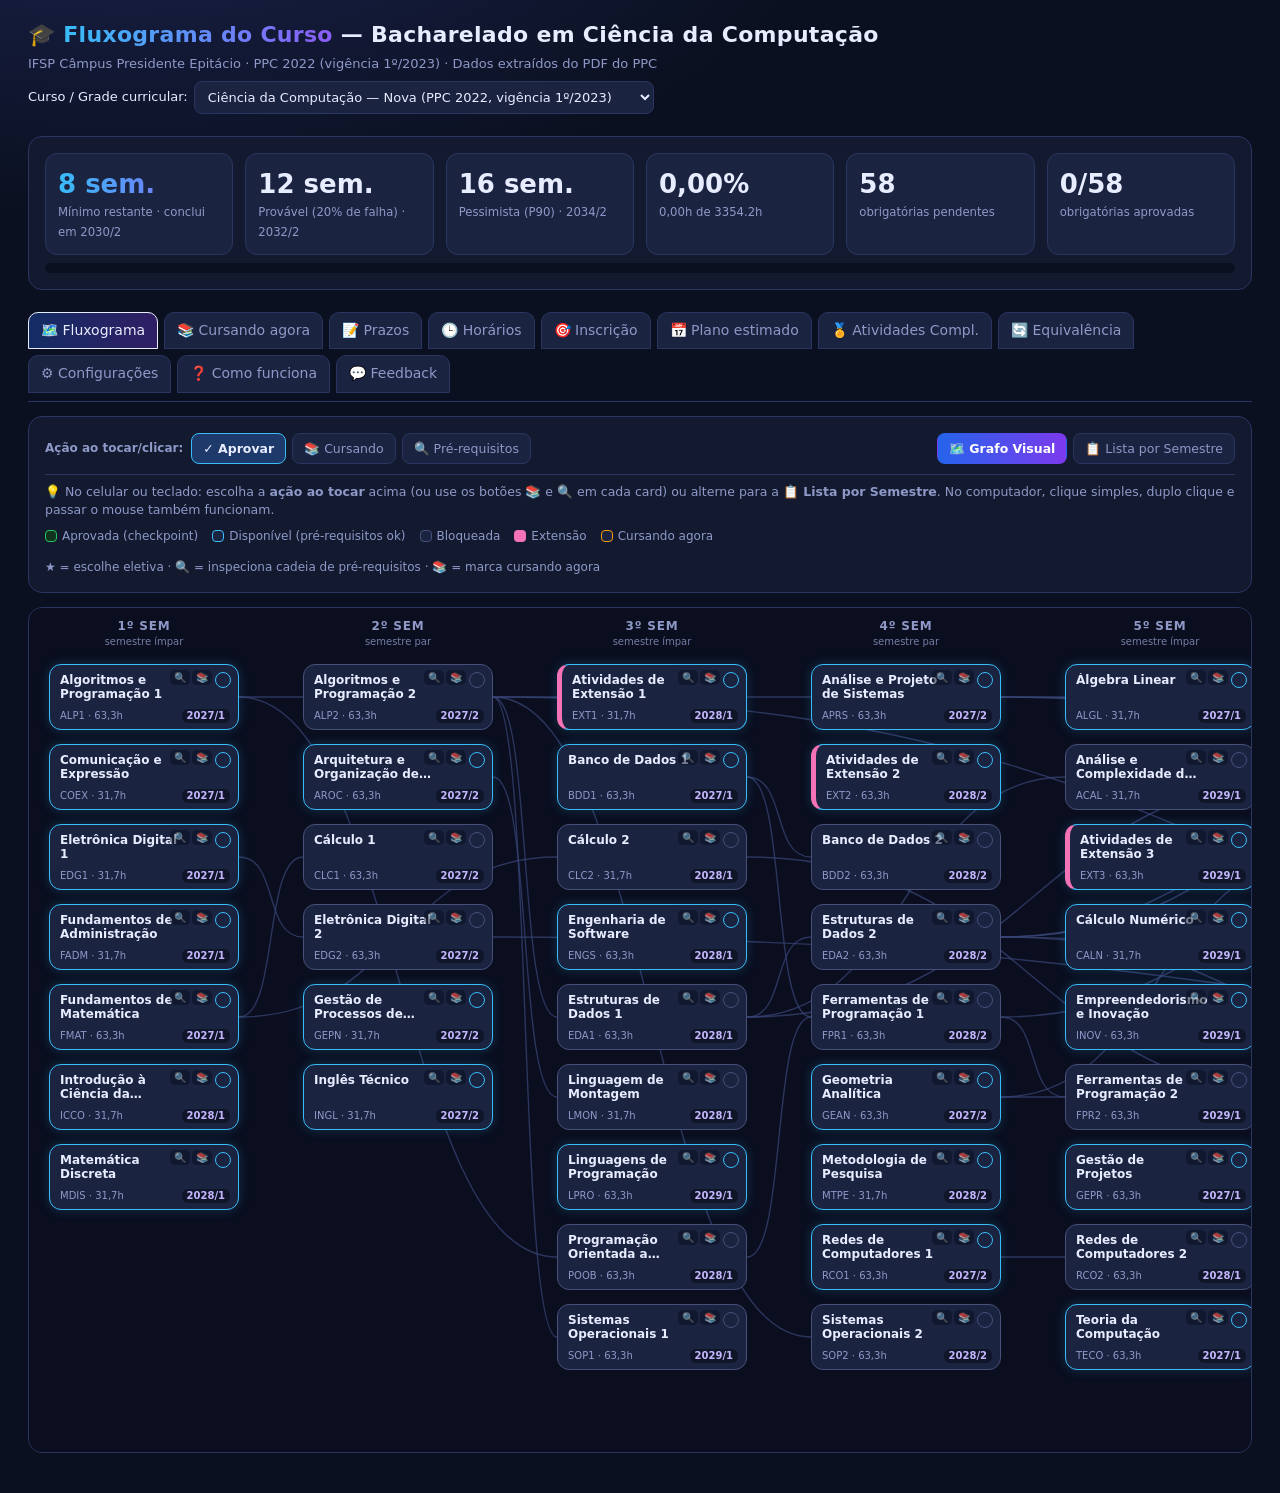
==== commit aff40ee6: "Alterado a cor do calendário, campo de pontos removidos de Cursando, placeholder nos campos de adici" ====
--- a/index.html
+++ b/index.html
@@ -24,7 +24,7 @@
   <meta name="twitter:description" content="Fluxograma interativo e planejador acadêmico do Bacharelado em Ciência da Computação (IFSP Presidente Epitácio). Acompanhe disciplinas, pré-requisitos, notas, faltas, horários e previsão de conclusão.">
   <meta name="twitter:image" content="https://petercen.github.io/assets/img/logo-bcc.png">
 
-  <link rel="stylesheet" href="./assets/css/styles.css?v=75c1256b6d">
+  <link rel="stylesheet" href="./assets/css/styles.css?v=b52afda62b">
   <link rel="icon" href="./assets/img/logo-bcc.png" type="image/png">
 </head>
 
@@ -155,9 +155,6 @@
             </label>
             <label>Nota atual (0 a 10)
               <input type="number" id="curNota" min="0" max="10" step="0.1" placeholder="0.0">
-            </label>
-            <label>Pontos a receber
-              <input type="number" id="curPts" min="0" max="10" step="0.1" placeholder="Padrão">
             </label>
             <label>Faltas
               <input type="number" id="curFalt" min="0" placeholder="0">
@@ -221,33 +218,33 @@
             </label>
             <label>Tipo de avaliação
               <select id="trType">
-                <option value="Trabalho">📄 Trabalho</option>
-                <option value="Prova">📝 Prova</option>
-                <option value="Seminário">🎤 Seminário</option>
-                <option value="Outro">📌 Outro</option>
+                <option value="trabalho">📄 Trabalho</option>
+                <option value="prova">📝 Prova</option>
+                <option value="seminário">🎤 Seminário</option>
+                <option value="outro">📌 Outro</option>
               </select>
             </label>
             <label>Status da atividade
-              <select id="trStatus">
+              <select id="trStatus" >
                 <option value="pendente">⏳ A Fazer (Pendente)</option>
                 <option value="avaliando">🔍 Avaliando (Aguardando nota)</option>
                 <option value="avaliada">✅ Avaliada (Nota lançada)</option>
               </select>
             </label>
             <label>Título da atividade
-              <input id="trTitle" placeholder="ex.: Prova 1, Lista 3, Projeto Semestral">
-            </label>
-            <label>Data de entrega / realização
+              <input id="trTitle" placeholder="ex.: Prova 1, Lista 3, Trabalho 1...">
+            </label>
+            <label>Data de entrega
               <input type="date" id="trDue">
             </label>
-            <label>Pontos que vale (peso na média)
-              <input type="number" id="trPts" min="0" max="10" step="0.5" value="2.0">
+            <label>Nota (peso na média)
+              <input type="number" id="trPts" min="0" max="10" step="0.5" value="2.0" placeholder="2.0">
             </label>
             <label>Nota obtida (se já corrigida)
-              <input type="number" id="trGot" min="0" max="10" step="0.1" placeholder="Pendente (—)">
+              <input type="number" id="trGot" min="0" max="10" step="0.1" placeholder="0">
             </label>
             <label>Tempo de estudo estimado (horas)
-              <input type="number" id="trEff" min="0.5" step="0.5" value="3.0">
+              <input type="number" id="trEff" min="0.5" step="0.5" value="3.0" placeholder="3.0">
             </label>
           </div>
           <div class="tr-form-actions">
@@ -397,103 +394,126 @@
           <div>
             <h2 style="margin:0 0 4px">🎯 Avaliação e Decisão de Inscrição no Semestre</h2>
             <div class="note">
-              Identifique as ofertas do início do semestre, analise conflitos de horários e decida a melhor combinação com base no tempo de conclusão e pré-requisitos.
+              Cadastre as aulas ofertadas nas turmas abaixo conforme divulgado pela instituição. Em seguida, clique em <b>Analisar Inscrição e Otimizar Grade</b> para verificar pré-requisitos, detectar choques e gerar sua grade recomendada.
             </div>
           </div>
           <div style="display:flex;gap:8px;flex-wrap:wrap;align-items:center">
-            <button type="button" class="pri" id="btnApplyEnrollCurrent" title="Inscreve as matérias recomendadas diretamente na aba 'Cursando agora'">
-              🚀 Aplicar em Cursando Agora
+            <button type="button" class="btn-sm btn-ghost" id="btnClearOffers" title="Limpar todos os horários cadastrados em todas as semanas">
+              🧹 Limpar Todas as Semanas
             </button>
-            <button type="button" id="btnApplyEnrollSchedule" title="Preenche a grade semanal na aba 'Horários' com as matérias recomendadas">
-              📅 Preencher Grade de Horários
-            </button>
-          </div>
-        </div>
-
-        <!-- Barra de Seleção de Oferta e Filtros -->
-        <div class="enroll-toolbar" style="display:flex;flex-wrap:wrap;gap:10px;align-items:center;padding:12px;background:var(--bg2,#151b2e);border-radius:10px;margin-bottom:14px">
-          <div class="enroll-parity-group" style="display:flex;align-items:center;gap:6px">
-            <span style="font-weight:600;font-size:13px">Semestre Ofertado:</span>
-            <button type="button" class="btn-sm enroll-parity-btn act" data-parity="odd" id="btnParityOdd" title="Ofertas de semestres ímpares (1º, 3º, 5º, 7º)">☀️ Ímpar</button>
-            <button type="button" class="btn-sm enroll-parity-btn" data-parity="even" id="btnParityEven" title="Ofertas de semestres pares (2º, 4º, 6º, 8º)">🌙 Par</button>
-            <button type="button" class="btn-sm enroll-parity-btn" data-parity="all" id="btnParityAll" title="Todas as disciplinas da grade">🌐 Todos</button>
-          </div>
-
-          <div style="display:flex;gap:6px;align-items:center">
-            <button type="button" class="btn-sm" id="btnLoadParityOfferings" title="Seleciona todas as matérias regulares ofertadas neste tipo de semestre">
-              ⚡ Carregar Ofertas do Semestre
-            </button>
-            <button type="button" class="btn-sm" id="btnSyncScheduleSlots" title="Sincroniza os horários das matérias com a grade atual da aba Horários">
-              🔄 Sincronizar Horários
-            </button>
-            <button type="button" class="btn-sm btn-ghost" id="btnClearOfferings" title="Desmarca todas as matérias">
-              🧹 Limpar
-            </button>
-          </div>
-
-          <div style="display:flex;gap:8px;align-items:center;margin-left:auto;flex-wrap:wrap">
-            <label class="inl" style="margin:0">
-              Buscar:
-              <input type="text" id="enrollSearch" placeholder="Sigla ou nome..." style="margin-left:4px;width:150px">
-            </label>
-            <label class="inl" style="margin:0">
-              Filtro:
-              <select id="enrollFilterStatus" style="margin-left:4px">
-                <option value="all">Todas as matérias</option>
-                <option value="recommended">Apenas recomendadas (🏆)</option>
-                <option value="conflict">Com choque de horário (⚠️)</option>
-                <option value="blocked">Pré-requisito pendente (🔒)</option>
-                <option value="passed">Já concluídas (🎓)</option>
-              </select>
-            </label>
-          </div>
-        </div>
-
-        <!-- KPIs da Decisão -->
-        <div id="enrollKpis"></div>
-
-        <!-- Painel de Conflitos e Justificativas -->
-        <div id="enrollConflictsWrap" style="margin-bottom:14px"></div>
-
-        <!-- Visualização da Grade Semanal Recomendada -->
-        <div class="panel" style="margin-top:0;margin-bottom:14px;background:var(--panel2,#1a2340)">
-          <div style="display:flex;justify-content:space-between;align-items:center;margin-bottom:8px">
-            <h4 style="margin:0">🗓️ Organização Semanal Sugerida (Sem Conflitos)</h4>
-            <span class="note" id="enrollScheduleNote"></span>
-          </div>
+          </div>
+        </div>
+
+        <!-- Barra Informativa Simples -->
+        <div class="enroll-toolbar" style="display:flex;flex-wrap:wrap;gap:10px;align-items:center;padding:10px 14px;background:var(--bg2,#151b2e);border-radius:10px;margin-bottom:18px">
+          <div style="display:flex;align-items:center;gap:8px">
+            <span style="font-weight:600;font-size:13px">Turmas e Horários Ofertados:</span>
+            <span class="tag b" id="enrollWeeksCountTag" style="font-weight:700">1 Semana</span>
+          </div>
+          <div style="margin-left:auto;font-size:12px" class="note">
+            Apenas matérias não cursadas e com todos os pré-requisitos cumpridos estão disponíveis para escolha.
+          </div>
+        </div>
+
+        <!-- Container com as Semanas de Oferta Abertas e Empilhadas -->
+        <div id="enrollSemestersContainer" style="display:flex;flex-direction:column;gap:20px;margin-bottom:14px"></div>
+
+        <!-- Botão para Adicionar Nova Semana -->
+        <div style="text-align:center;margin:10px 0 20px">
+          <button type="button" class="btn-sm" id="btnAddWeek" style="padding:10px 24px;font-size:13px;font-weight:600;border:1px dashed var(--av,#2563eb);background:rgba(37,99,235,0.08);color:var(--txt,#e2e8f0);border-radius:8px;cursor:pointer">
+            ➕ Adicionar Semana
+          </button>
+        </div>
+
+        <!-- Botão Principal de Ação: Analisar e Otimizar -->
+        <div style="text-align:center;padding:18px 0;margin:16px 0 24px;border-top:1px solid var(--border,#2b3758);border-bottom:1px solid var(--border,#2b3758)">
+          <button type="button" class="pri btn-lg" id="btnRunAnalysis" style="padding:12px 32px;font-size:15px;font-weight:700;border-radius:8px;cursor:pointer">
+            🚀 Analisar Inscrição e Otimizar Grade
+          </button>
+        </div>
+
+        <!-- Seção de Resultados da Análise (gerada após clique) -->
+        <div id="enrollResultsSection" style="display:none;margin-top:20px">
+          <div style="display:flex;justify-content:space-between;align-items:center;margin-bottom:12px;flex-wrap:wrap;gap:8px">
+            <div>
+              <h3 style="margin:0 0 2px">📊 Grade Recomendada e Sugestões do Algoritmo</h3>
+              <div class="note">
+                Maximização da quantidade de matérias cursáveis sem choque na semana, priorizando impacto no tempo de formatura.
+              </div>
+            </div>
+            <div style="display:flex;gap:8px;flex-wrap:wrap;align-items:center">
+              <button type="button" class="pri" id="btnApplyEnroll" title="Inscreve as matérias em 'Cursando agora' e organiza os horários da semana na aba Horários">
+                🚀 Aplicar
+              </button>
+            </div>
+          </div>
+
+          <!-- KPIs da Decisão -->
+          <div id="enrollKpis"></div>
+
+          <!-- Painel de Conflitos e Justificativas -->
+          <div id="enrollConflictsWrap" style="margin-bottom:14px"></div>
+
+          <!-- Visualização da Grade Semanal Recomendada -->
+          <div class="panel" style="margin-top:0;margin-bottom:14px;background:var(--panel2,#1a2340)">
+            <div style="display:flex;justify-content:space-between;align-items:center;margin-bottom:8px">
+              <h4 style="margin:0">🗓️ Grade Semanal Sugerida para Você (Sem Conflitos)</h4>
+              <span class="note" id="enrollScheduleNote"></span>
+            </div>
+            <div class="tblwrap">
+              <table class="st hor" id="enrollScheduleTable" style="min-width:1000px">
+                <thead>
+                  <tr>
+                    <th>Horas</th>
+                    <th>Seg</th>
+                    <th>Ter</th>
+                    <th>Qua</th>
+                    <th>Qui</th>
+                    <th>Sex</th>
+                  </tr>
+                </thead>
+                <tbody id="enrollScheduleBody"></tbody>
+              </table>
+            </div>
+          </div>
+
+          <!-- Barra de Busca e Filtro da Tabela de Decisão -->
+          <div style="display:flex;justify-content:space-between;align-items:center;margin-bottom:10px;flex-wrap:wrap;gap:8px">
+            <h4 style="margin:0">📋 Quadro Detalhado de Matérias Analisadas</h4>
+            <div style="display:flex;gap:8px;align-items:center;flex-wrap:wrap">
+              <label class="inl" style="margin:0">
+                Buscar:
+                <input type="text" id="enrollSearch" placeholder="Sigla ou nome..." style="margin-left:4px;width:150px">
+              </label>
+              <label class="inl" style="margin:0">
+                Filtro:
+                <select id="enrollFilterStatus" style="margin-left:4px">
+                  <option value="all">Todas as matérias</option>
+                  <option value="recommended">Apenas recomendadas (🏆)</option>
+                  <option value="conflict">Com choque de horário (⚠️)</option>
+                  <option value="blocked">Pré-requisito pendente (🔒)</option>
+                  <option value="passed">Já concluídas (🎓)</option>
+                </select>
+              </label>
+            </div>
+          </div>
+
+          <!-- Tabela Detalhada de Matérias Ofertadas e Decisão -->
           <div class="tblwrap">
-            <table class="st hor" id="enrollScheduleTable" style="min-width:1000px">
+            <table class="grid" style="width:100%;text-align:left;border-collapse:collapse">
               <thead>
                 <tr>
-                  <th>Horas</th>
-                  <th>Seg</th>
-                  <th>Ter</th>
-                  <th>Qua</th>
-                  <th>Qui</th>
-                  <th>Sex</th>
+                  <th style="width:80px">Sigla</th>
+                  <th>Disciplina</th>
+                  <th style="width:100px">Sem./C.H.</th>
+                  <th style="width:200px">Horários Cadastrados</th>
+                  <th>Análise (Pré-requisitos &amp; Conflitos)</th>
+                  <th style="width:180px">Decisão Final</th>
                 </tr>
               </thead>
-              <tbody id="enrollScheduleBody"></tbody>
+              <tbody id="enrollTableBody"></tbody>
             </table>
           </div>
-        </div>
-
-        <!-- Tabela Detalhada de Matérias Ofertadas e Decisão -->
-        <div class="tblwrap">
-          <table class="grid" style="width:100%;text-align:left;border-collapse:collapse">
-            <thead>
-              <tr>
-                <th style="width:40px;text-align:center" title="Selecionar se a matéria está ofertada">Oferta</th>
-                <th style="width:80px">Sigla</th>
-                <th>Disciplina</th>
-                <th style="width:100px">Sem./C.H.</th>
-                <th style="width:200px">Dias &amp; Horários Ofertados</th>
-                <th>Análise de Decisão &amp; Pré-requisitos</th>
-                <th style="width:180px">Decisão do Sistema</th>
-              </tr>
-            </thead>
-            <tbody id="enrollTableBody"></tbody>
-          </table>
         </div>
       </div>
     </div>
--- a/assets/css/styles.css
+++ b/assets/css/styles.css
@@ -9,8 +9,11 @@
     --av: #38bdf8;
     --blk: #475079;
     --warn: #f59e0b;
+    --danger: #ef4444
     --acc: #8b5cf6;
     --ext: #f472b6;
+
+    --cal-filter: invert(1); /*altera a cor do icone*/
 }
 
 * {
@@ -125,6 +128,19 @@
     width: 170px
 }
 
+/* Icone: Calendário */
+input[type="date"]::-webkit-calendar-picker-indicator {
+    filter: var(--cal-filter);
+    cursor: pointer;
+    opacity: 0.85;
+    transition: opacity 0.15s;
+}
+
+input[type="date"]::-webkit-calendar-picker-indicator:hover {
+    opacity: 1;
+}
+/* =============== */
+
 button {
     background: var(--panel2);
     color: var(--txt);
@@ -145,6 +161,7 @@
     background: linear-gradient(90deg, #2563eb, #7c3aed);
     border: 0
 }
+
 
 .legend {
     display: flex;
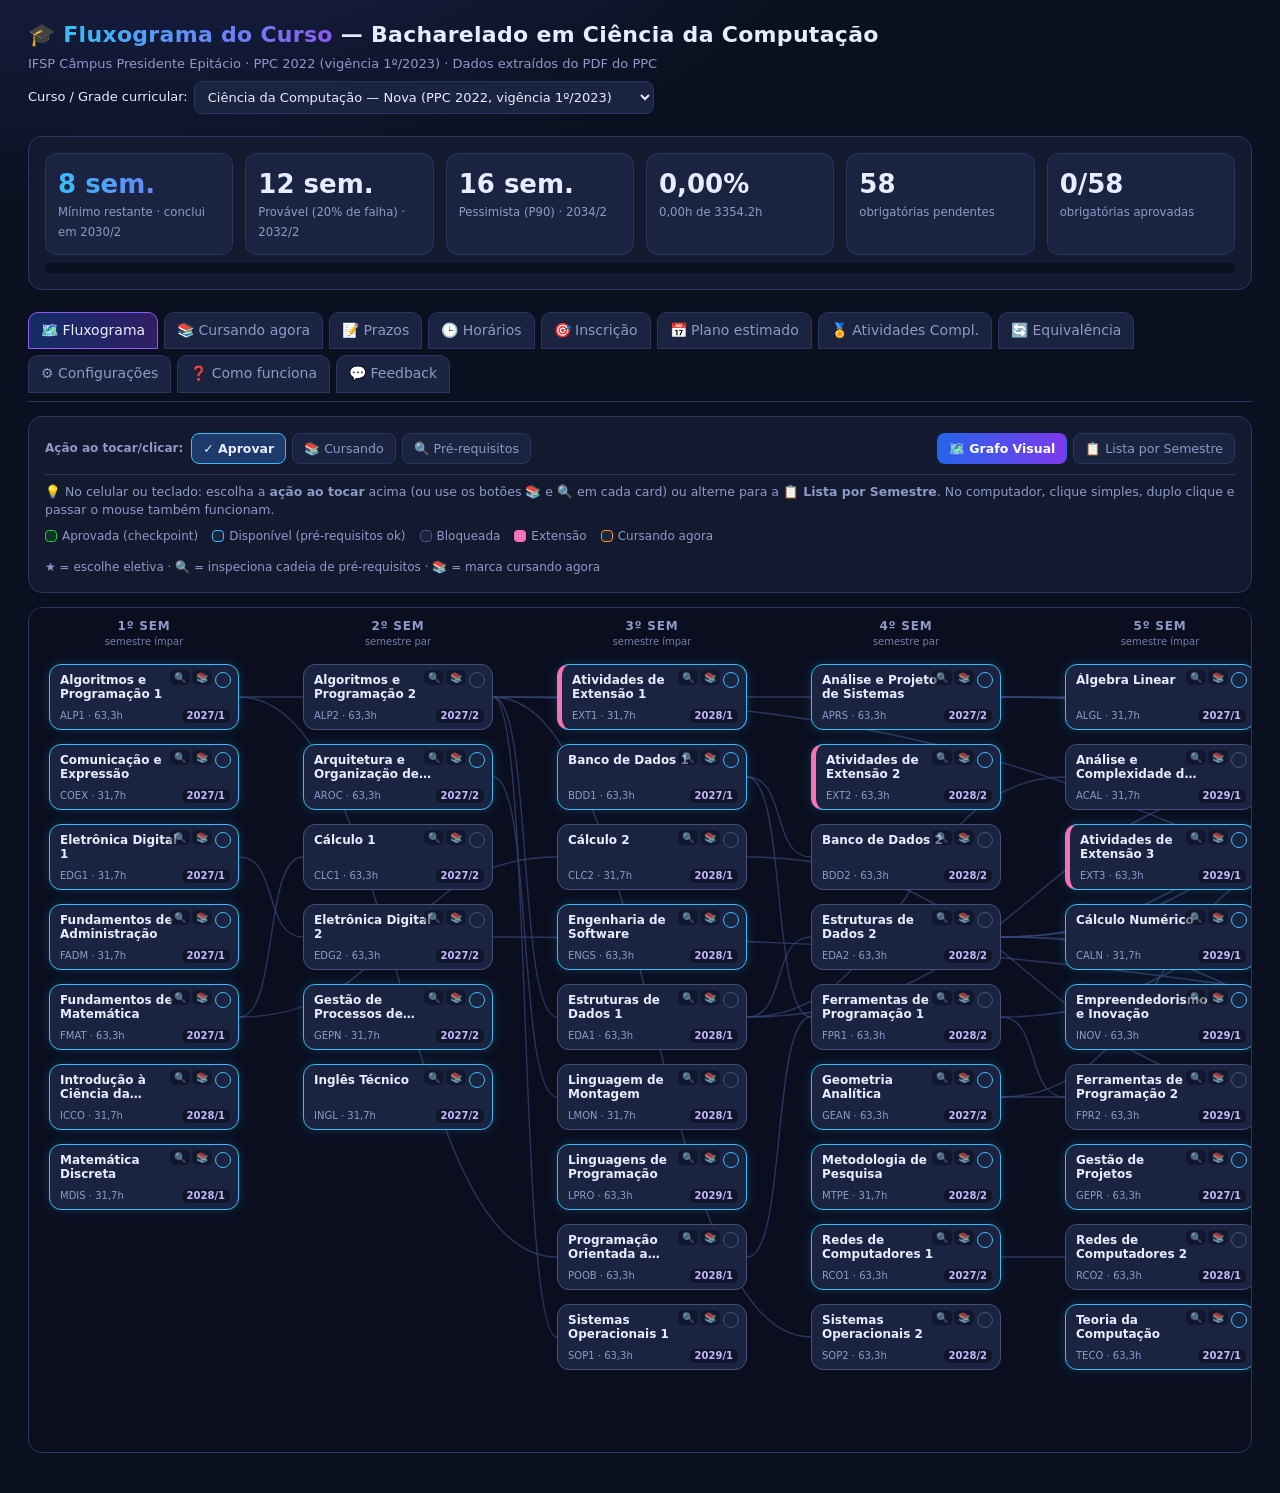
==== commit 98cdc3b8: "ajustando linha do Fluxograma" ====
--- a/index.html
+++ b/index.html
@@ -12,7 +12,7 @@
   <!-- Open Graph / Compartilhamento -->
   <meta property="og:type" content="website">
   <meta property="og:locale" content="pt_BR">
-  <meta property="og:url" content="https://petercen.github.io/">
+  <meta property="og:url" content="https://petercen.github.io/fluxogramaBCC">
   <meta property="og:site_name" content="Fluxograma BCC — IFSP Pres. Epitácio">
   <meta property="og:title" content="Fluxograma — Bacharelado em Ciência da Computação (IFSP Pres. Epitácio)">
   <meta property="og:description" content="Fluxograma interativo e planejador acadêmico do Bacharelado em Ciência da Computação (IFSP Presidente Epitácio). Acompanhe disciplinas, pré-requisitos, notas, faltas, horários e previsão de conclusão.">
@@ -24,7 +24,7 @@
   <meta name="twitter:description" content="Fluxograma interativo e planejador acadêmico do Bacharelado em Ciência da Computação (IFSP Presidente Epitácio). Acompanhe disciplinas, pré-requisitos, notas, faltas, horários e previsão de conclusão.">
   <meta name="twitter:image" content="https://petercen.github.io/assets/img/logo-bcc.png">
 
-  <link rel="stylesheet" href="./assets/css/styles.css?v=b52afda62b">
+  <link rel="stylesheet" href="./assets/css/styles.css?v=flowfix1">
   <link rel="icon" href="./assets/img/logo-bcc.png" type="image/png">
 </head>
 
--- a/assets/css/styles.css
+++ b/assets/css/styles.css
@@ -9,7 +9,7 @@
     --av: #38bdf8;
     --blk: #475079;
     --warn: #f59e0b;
-    --danger: #ef4444
+    --danger: #ef4444;
     --acc: #8b5cf6;
     --ext: #f472b6;
 
@@ -351,7 +351,7 @@
 }
 
 path.e.hl {
-    stroke: var(--acc);
+    stroke: var(--acc, #8b5cf6);
     stroke-width: 2.4;
     opacity: 1
 }
@@ -530,8 +530,9 @@
     width: 60px
 }
 
-tr.fin {
-    background: #12331f66
+.c.ifa-card {
+    border-color: #f59e0b;
+    box-shadow: 0 0 8px rgba(245, 158, 11, 0.3);
 }
 
 table.hor td {
